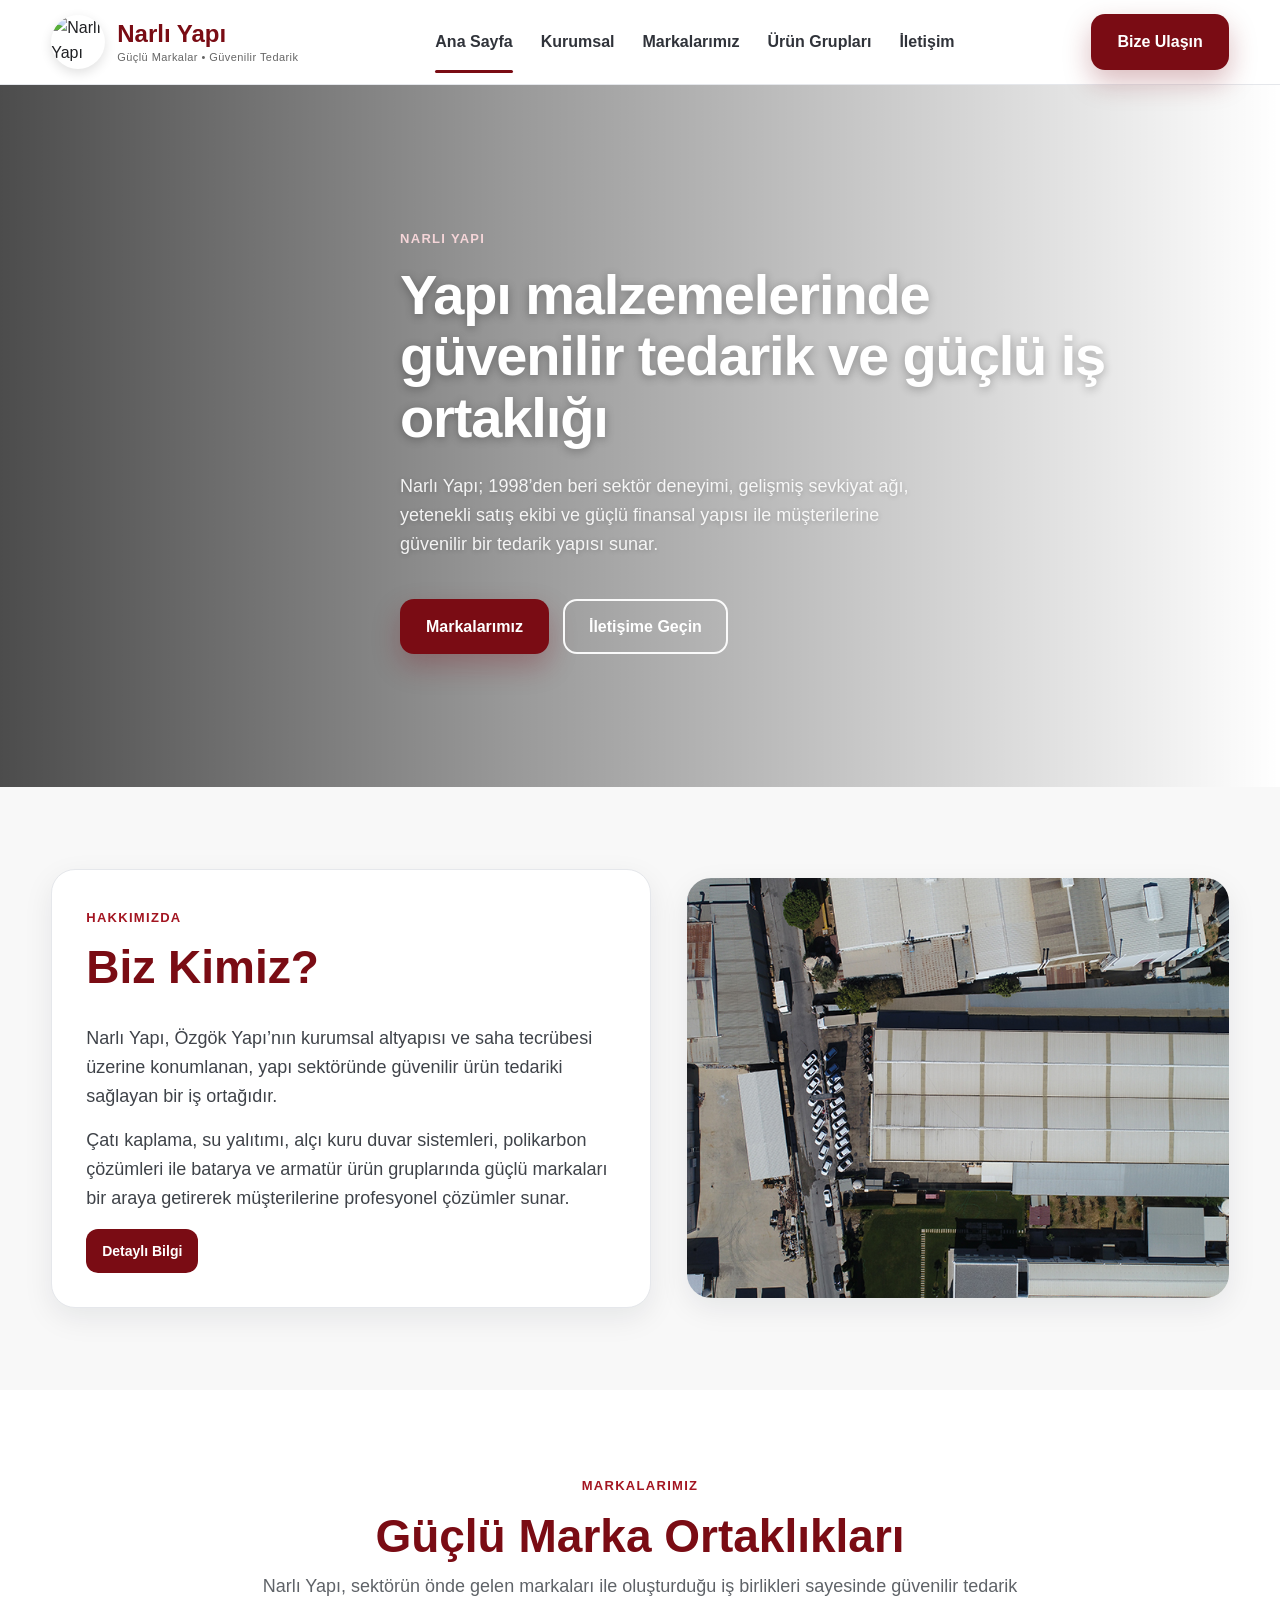
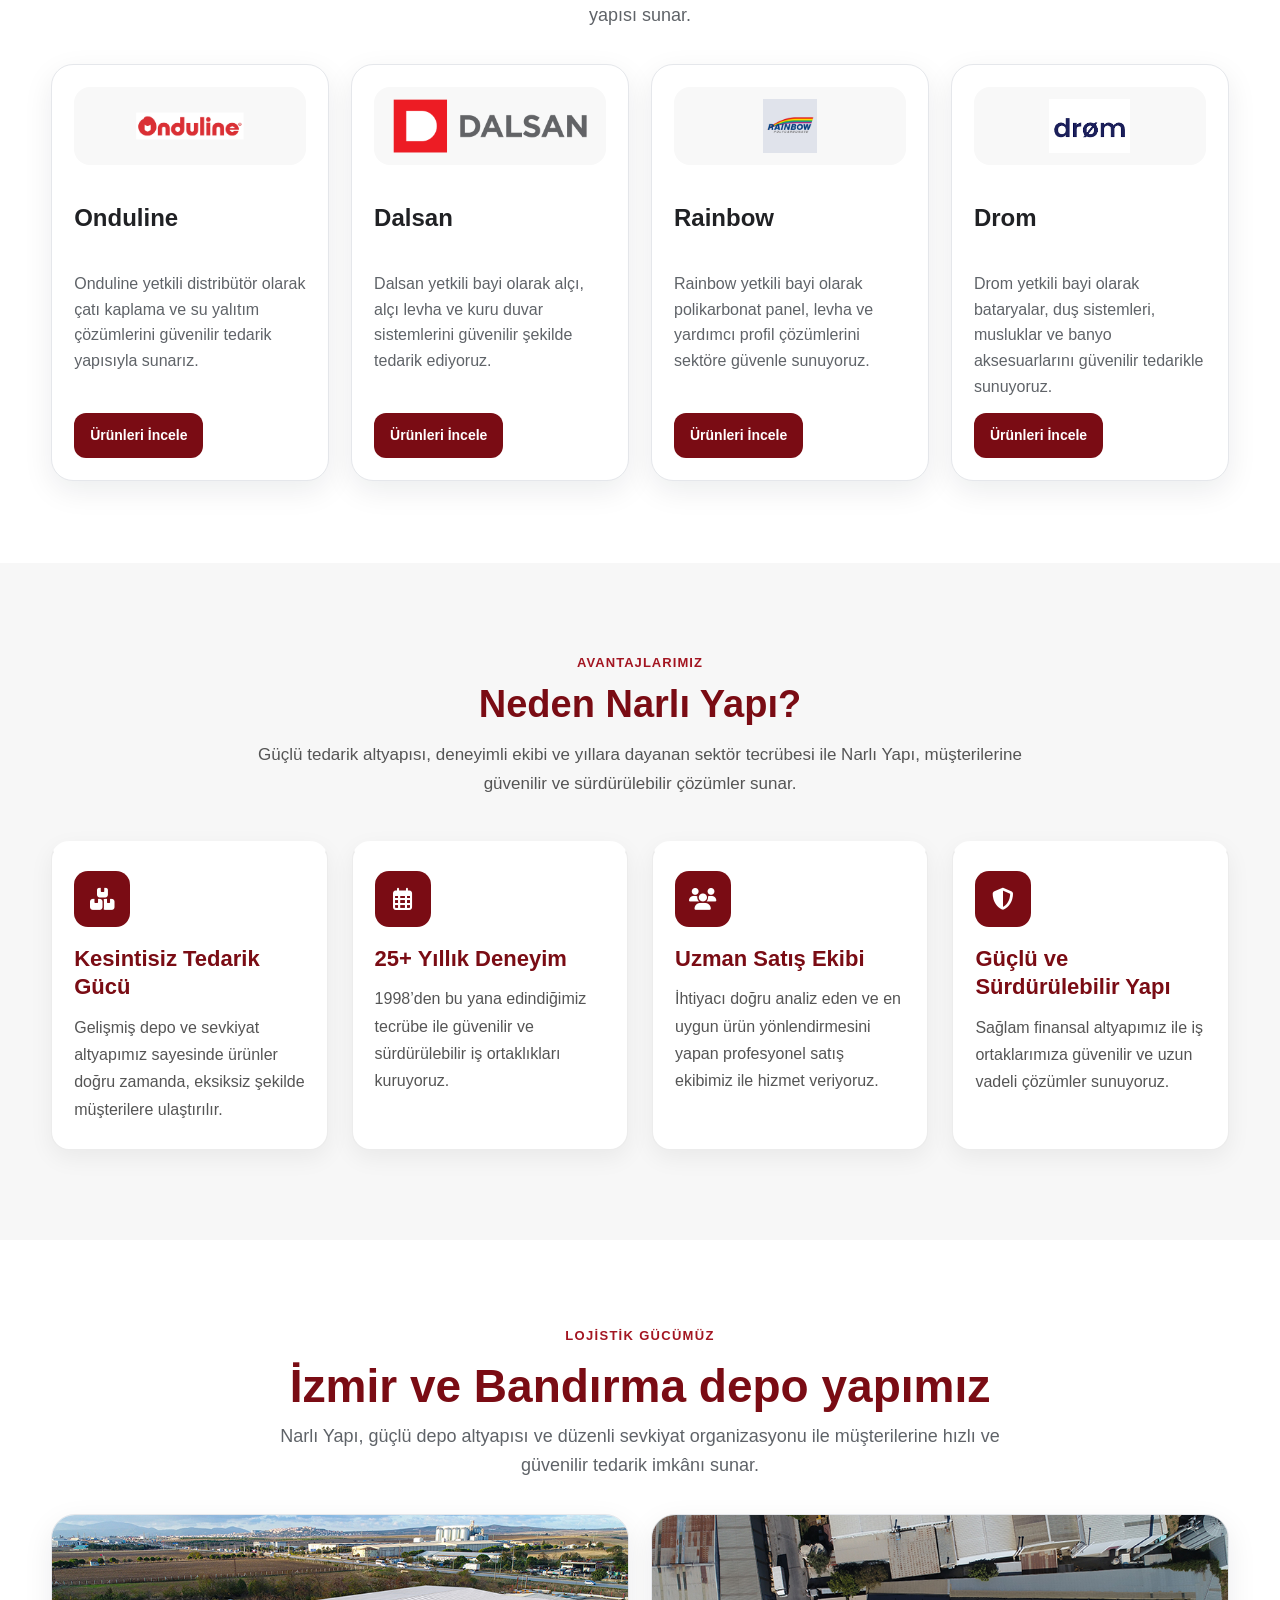
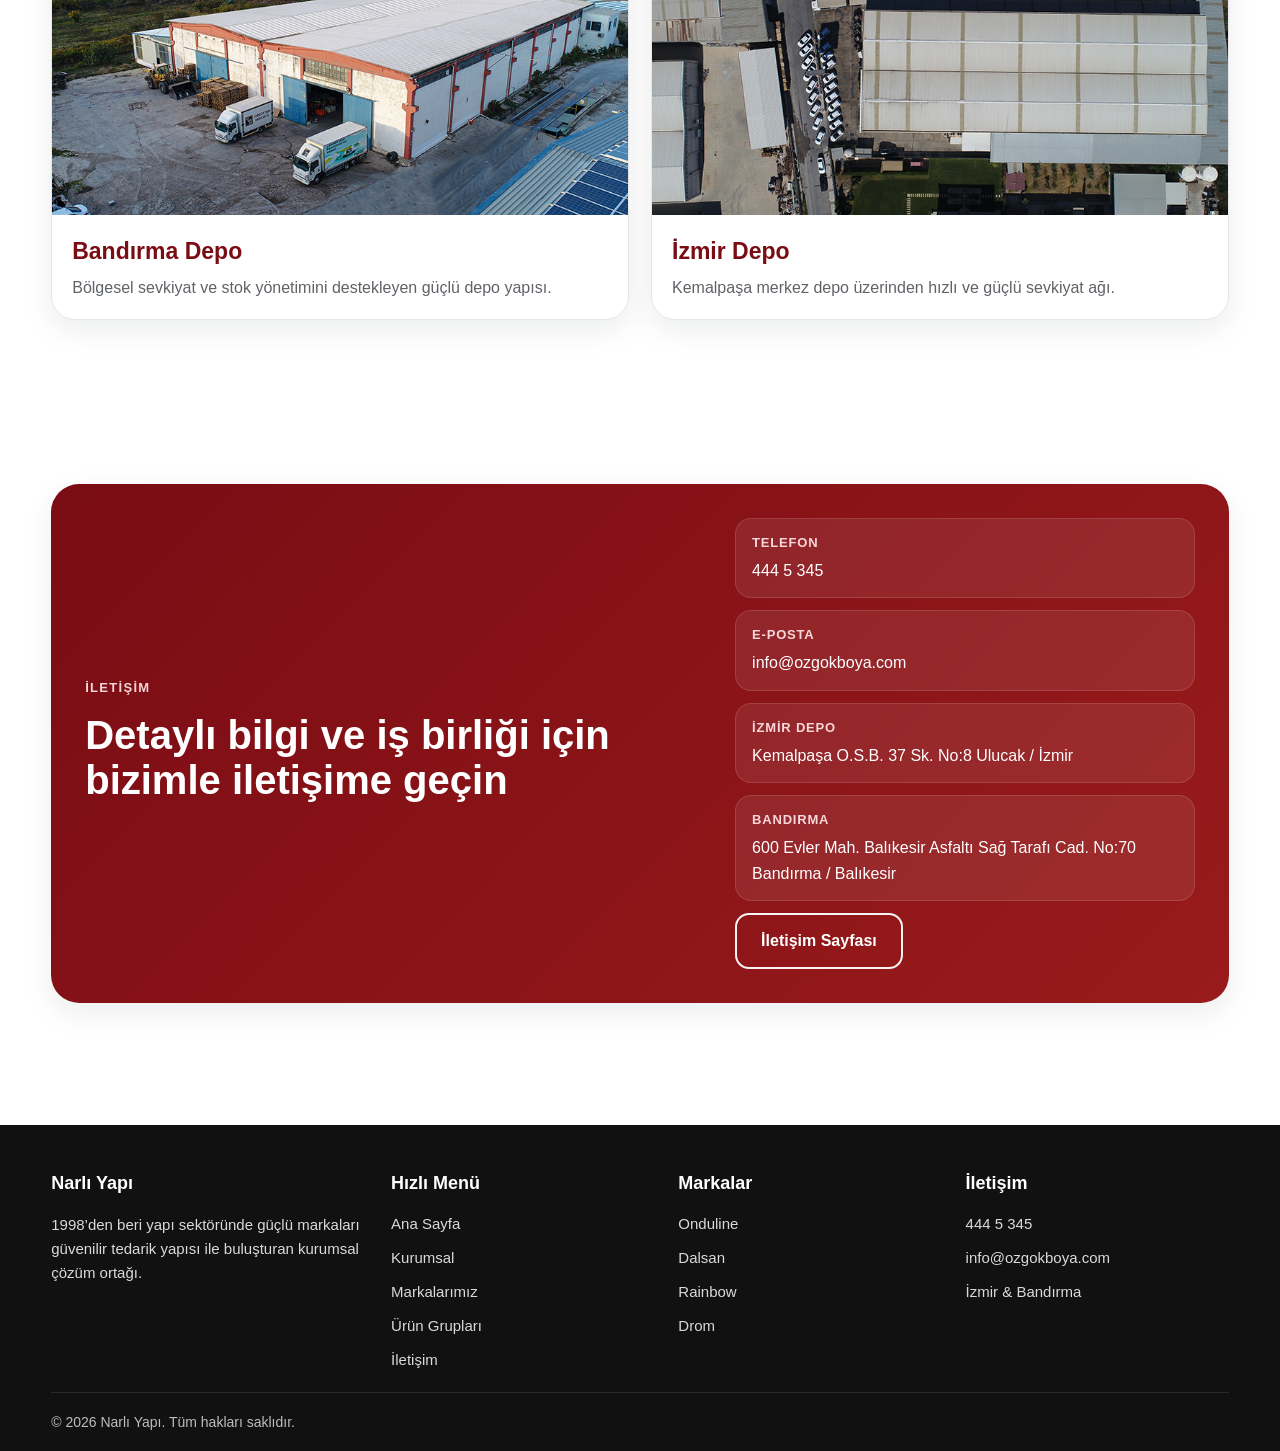
==== index.html @ caa9cd37 "Update index.html" ====
<!DOCTYPE html>
<html lang="tr">
<head>
  <meta charset="UTF-8">
  <meta name="viewport" content="width=device-width, initial-scale=1.0">
  <title>Narlı Yapı</title>
  <meta name="description" content="Onduline çatı kaplama, Dalsan alçı levha, Rainbow polikarbonat panel ve Drom banyo ürünleri. Yetkili bayi ve distribütörlük hizmetleri.">
  <meta name="keywords" content="yapı malzemeleri distribütörü Türkiye, Onduline Türkiye distribütör, Dalsan yetkili satıcı, Rainbow polikarbon distribütör, Drom batarya distribütör, çatı kaplama malzemeleri, alçı levha tedarik, yapı malzemeleri tedarikçi, yapı malzemeleri İzmir, yapı malzemeleri Bandırma, yapı malzemeleri Ankara, yapı malzemeleri İstanbul, yapı malzemeleri Bursa, yapı malzemeleri Manisa, yapı malzemeleri Balıkesir, yapı malzemeleri Aydın, yapı malzemeleri Muğla, yapı malzemeleri Denizli, yapı malzemeleri Ege, yapı malzemeleri Marmara, inşaat malzemeleri Türkiye, yapı malzemeleri Türkiye, Onduline İzmir, Onduline Bandırma, Onduline Bursa, Onduline Balıkesir, Dalsan İzmir, Dalsan Bandırma, Rainbow İzmir, Drom İzmir, Onduline bayi, Dalsan bayi, Rainbow bayi, Drom bayi, Onduline yetkili satıcı, Dalsan yetkili satıcı, çatı kaplama, su yalıtımı, alçı levha, kuru duvar, polikarbonat panel, doğal aydınlatma, banyo ürünleri, tesisat malzemeleri, duş sistemi, inşaat malzemeleri, yapı ürünleri, çatı paneli, yapı malzemeleri nereden alınır, Onduline distribütörü, Dalsan distribütörü, yetkili yapı malzemeleri bayi">
  <link rel="stylesheet" href="style.css">
  <link rel="stylesheet" href="https://cdnjs.cloudflare.com/ajax/libs/font-awesome/6.5.0/css/all.min.css">
  <script type="application/ld+json">
  {
    "@context": "https://schema.org",
    "@type": "Organization",
    "name": "Narlı Yapı",
    "url": "https://narliyapi.com",
    "logo": "https://narliyapi.com/assets/logo.png",
    "description": "Onduline, Dalsan, Rainbow ve Drom markalarının yetkili distribütörü.",
    "telephone": "444 5 345",
    "email": "info@ozgokboya.com",
    "areaServed": ["İzmir", "Bandırma", "Balıkesir", "Bursa", "Manisa", "Aydın", "Muğla", "Ege Bölgesi", "Türkiye"],
    "address": [
      {
        "@type": "PostalAddress",
        "addressLocality": "Kemalpaşa",
        "addressRegion": "İzmir",
        "streetAddress": "Kemalpaşa O.S.B. 37 Sk. No:8 Ulucak-Kemalpaşa"
      },
      {
        "@type": "PostalAddress",
        "addressLocality": "Bandırma",
        "addressRegion": "Balıkesir",
        "streetAddress": "600 Evler Mah. Balıkesir Asfaltı Sağ Tarafı Cad. No:70"
      }
    ]
  }
  </script>
</head>
<body>
<header class="topbar">
  <div class="container nav">
<a class="brand" href="index.html">
  <img src="assets/logo.png" alt="Narlı Yapı logo" class="logo-img">
  <div class="brand-text">
    <strong>Narlı Yapı</strong>
    <span>Güçlü Markalar • Güvenilir Tedarik</span>
  </div>
</a>

    <nav class="nav-links">
      <a class="active" href="index.html">Ana Sayfa</a>
      <a href="kurumsal.html">Kurumsal</a>
      <a href="markalarimiz.html">Markalarımız</a>
      <a href="urun-gruplari.html">Ürün Grupları</a>
      <a href="iletisim.html">İletişim</a>
    </nav>

    <a class="cta-btn" href="iletisim.html">Bize Ulaşın</a>
  </div>
</header>

<section class="hero">
  <div class="container hero-inner">
    <span class="eyebrow">Narlı Yapı</span>
    <h1>Yapı malzemelerinde güvenilir tedarik ve güçlü iş ortaklığı</h1>
    <p>Narlı Yapı; 1998’den beri sektör deneyimi, gelişmiş sevkiyat ağı, yetenekli satış ekibi ve güçlü finansal yapısı ile müşterilerine güvenilir bir tedarik yapısı sunar.</p>
    <div class="hero-actions">
      <a class="cta-btn" href="markalarimiz.html">Markalarımız</a>
      <a class="outline-btn" href="iletisim.html">İletişime Geçin</a>
    </div>
  </div>
</section>

<section class="section alt">
  <div class="container two-col">
    <div class="about-card">
      <div class="section-head left">
        <span class="eyebrow" style="color:#A31521">Hakkımızda</span>
        <h2>Biz Kimiz?</h2>
      </div>
      <p>Narlı Yapı, Özgök Yapı’nın kurumsal altyapısı ve saha tecrübesi üzerine konumlanan, yapı sektöründe güvenilir ürün tedariki sağlayan bir iş ortağıdır.</p>
      <p>Çatı kaplama, su yalıtımı, alçı kuru duvar sistemleri, polikarbon çözümleri ile batarya ve armatür ürün gruplarında güçlü markaları bir araya getirerek müşterilerine profesyonel çözümler sunar.</p>
      <a class="small-btn" href="kurumsal.html">Detaylı Bilgi</a>
    </div>
    <div class="about-photo">
      <img src="assets/izmir-depo.png" alt="Narlı Yapı İzmir depo görünümü">
    </div>
  </div>
</section>

<section class="section">
  <div class="container">
    <div class="section-head">
      <span class="eyebrow" style="color:#A31521">Markalarımız</span>
      <h2>Güçlü Marka Ortaklıkları</h2>
      <p>Narlı Yapı, sektörün önde gelen markaları ile oluşturduğu iş birlikleri sayesinde güvenilir tedarik yapısı sunar.</p>
    </div>
    <div class="brand-grid">
      <article class="brand-card">
        <div class="brand-logo"><img src="assets/onduline-logo.png" alt="Onduline"></div>
        <h2>Onduline</h2>
        <p>Onduline yetkili distribütör olarak çatı kaplama ve su yalıtım çözümlerini güvenilir tedarik yapısıyla sunarız.</p>
        <div class="brand-links"><a class="small-btn" target="_blank" rel="noopener" href="https://tr.onduline.com/tr/son-kullanici/urunler/cati-kaplama">Ürünleri İncele</a></div>
      </article>
      <article class="brand-card">
        <div class="brand-logo"><img src="assets/dalsan-logo.png" alt="Dalsan"></div>
        <h2>Dalsan</h2>
        <p>Dalsan yetkili bayi olarak alçı, alçı levha ve kuru duvar sistemlerini güvenilir şekilde tedarik ediyoruz.</p>
        <div class="brand-links"><a class="small-btn" target="_blank" rel="noopener" href="https://dalsan.com.tr/">Ürünleri İncele</a></div>
      </article>
      <article class="brand-card">
        <div class="brand-logo"><img src="assets/rainbow-logo.png" alt="Rainbow"></div>
        <h2>Rainbow</h2>
        <p>Rainbow yetkili bayi olarak polikarbonat panel, levha ve yardımcı profil çözümlerini sektöre güvenle sunuyoruz.</p>
        <div class="brand-links"><a class="small-btn" target="_blank" rel="noopener" href="https://www.rainbowpc.com.tr/urunler">Ürünleri İncele</a></div>
      </article>
      <article class="brand-card">
        <div class="brand-logo"><img src="assets/drom-logo.png" alt="Drom"></div>
        <h2>Drom</h2>
        <p>Drom yetkili bayi olarak bataryalar, duş sistemleri, musluklar ve banyo aksesuarlarını güvenilir tedarikle sunuyoruz.</p>
        <div class="brand-links"><a class="small-btn" target="_blank" rel="noopener" href="https://drom.com.tr/urunler.php?urun=bataryalar-evye-bataryalari">Ürünleri İncele</a></div>
      </article>
    </div>
  </div>
</section>

<section class="why-us">
  <div class="container">
    <div class="section-tag">Avantajlarımız</div>
    <h2 class="why-title">Neden Narlı Yapı?</h2>
    <p class="section-desc">
      Güçlü tedarik altyapısı, deneyimli ekibi ve yıllara dayanan sektör tecrübesi ile Narlı Yapı, müşterilerine güvenilir ve sürdürülebilir çözümler sunar.
    </p>

    <div class="why-grid">
      <div class="why-card">
        <div class="why-icon"><i class="fa-solid fa-boxes-stacked"></i></div>
        <h3>Kesintisiz Tedarik Gücü</h3>
        <p>Gelişmiş depo ve sevkiyat altyapımız sayesinde ürünler doğru zamanda, eksiksiz şekilde müşterilere ulaştırılır.</p>
      </div>

      <div class="why-card">
        <div class="why-icon"><i class="fa-regular fa-calendar-days"></i></div>
        <h3>25+ Yıllık Deneyim</h3>
        <p>1998’den bu yana edindiğimiz tecrübe ile güvenilir ve sürdürülebilir iş ortaklıkları kuruyoruz.</p>
      </div>

      <div class="why-card">
        <div class="why-icon"><i class="fa-solid fa-users"></i></div>
        <h3>Uzman Satış Ekibi</h3>
        <p>İhtiyacı doğru analiz eden ve en uygun ürün yönlendirmesini yapan profesyonel satış ekibimiz ile hizmet veriyoruz.</p>
      </div>

      <div class="why-card">
        <div class="why-icon"><i class="fa-solid fa-shield-halved"></i></div>
        <h3>Güçlü ve Sürdürülebilir Yapı</h3>
        <p>Sağlam finansal altyapımız ile iş ortaklarımıza güvenilir ve uzun vadeli çözümler sunuyoruz.</p>
      </div>
    </div>
  </div>
</section>


<section class="section">
  <div class="container">
    <div class="section-head">
      <span class="eyebrow" style="color:#A31521">Lojistik Gücümüz</span>
      <h2>İzmir ve Bandırma depo yapımız</h2>
      <p>Narlı Yapı, güçlü depo altyapısı ve düzenli sevkiyat organizasyonu ile müşterilerine hızlı ve güvenilir tedarik imkânı sunar.</p>
    </div>
    <div class="depot-grid">
      <article class="depot-card">
        <img src="assets/bandirma-depo.png" alt="Bandırma depo">
        <div class="depot-body">
          <h3>Bandırma Depo</h3>
          <p>Bölgesel sevkiyat ve stok yönetimini destekleyen güçlü depo yapısı.</p>
        </div>
      </article>
<a href="https://www.google.com/maps/place/%C3%96zg%C3%B6k+Yap%C4%B1/@38.4639927,27.3514496,14z/data=!4m6!3m5!1s0x14bbd80a99f72885:0x9733e4ff3e2e79d2!8m2!3d38.4661518!4d27.3461819!16s%2Fg%2F11b7q7ljq0?entry=ttu&g_ep=EgoyMDI2MDQwMS4wIKXMDSoASAFQAw%3D%3D"
   target="_blank" rel="noopener" class="depot-link">

  <article class="depot-card">
    <img src="assets/izmir-depo.png" alt="İzmir Depo">
    <div class="depot-body">
      <h3>İzmir Depo</h3>
      <p>Kemalpaşa merkez depo üzerinden hızlı ve güçlü sevkiyat ağı.</p>
    </div>
  </article>

</a>
    </div>
  </div>
</section>

<section class="section">
  <div class="container contact-strip">
    <div class="contact-grid">
      <div>
        <span class="eyebrow">İletişim</span>
        <h2 style="margin:0 0 10px;font-size:40px;line-height:1.12">Detaylı bilgi ve iş birliği için bizimle iletişime geçin</h2>
             </div>
      <div class="contact-list">
        <div class="contact-item"><strong>Telefon</strong>444 5 345</div>
        <div class="contact-item"><strong>E-posta</strong>info@ozgokboya.com</div>
        <div class="contact-item">
  <strong>İzmir Depo</strong>
  <a href="https://www.google.com/maps/place/%C3%96zg%C3%B6k+Yap%C4%B1/@38.4639927,27.3514496,14z/data=!4m6!3m5!1s0x14bbd80a99f72885:0x9733e4ff3e2e79d2!8m2!3d38.4661518!4d27.3461819!16s%2Fg%2F11b7q7ljq0?entry=ttu&g_ep=EgoyMDI2MDQwMS4wIKXMDSoASAFQAw%3D%3D"
     target="_blank" rel="noopener">
    Kemalpaşa O.S.B. 37 Sk. No:8 Ulucak / İzmir
  </a>
</div>
        <div class="contact-item"><strong>Bandırma</strong>600 Evler Mah. Balıkesir Asfaltı Sağ Tarafı Cad. No:70 Bandırma / Balıkesir</div>
        <div><a class="outline-btn" href="iletisim.html">İletişim Sayfası</a></div>
      </div>
    </div>
  </div>
</section>

<footer class="footer">
  <div class="container">
    <div class="footer-grid">
      <div>
        <h4>Narlı Yapı</h4>
        <p>1998’den beri yapı sektöründe güçlü markaları güvenilir tedarik yapısı ile buluşturan kurumsal çözüm ortağı.</p>
      </div>
      <div>
        <h4>Hızlı Menü</h4>
        <ul>
          <li><a href="index.html">Ana Sayfa</a></li>
          <li><a href="kurumsal.html">Kurumsal</a></li>
          <li><a href="markalarimiz.html">Markalarımız</a></li>
          <li><a href="urun-gruplari.html">Ürün Grupları</a></li>
          <li><a href="iletisim.html">İletişim</a></li>
        </ul>
      </div>
      <div>
        <h4>Markalar</h4>
        <ul>
          <li>Onduline</li>
          <li>Dalsan</li>
          <li>Rainbow</li>
          <li>Drom</li>
        </ul>
      </div>
      <div>
        <h4>İletişim</h4>
        <ul>
          <li>444 5 345</li>
          <li>info@ozgokboya.com</li>
          <li>İzmir & Bandırma</li>
        </ul>
      </div>
    </div>
    <div class="copyright">© 2026 Narlı Yapı. Tüm hakları saklıdır.</div>
  </div>
</footer>
</body>
</html>
---- style.css ----
:root{
  --primary:#7A0C14;
  --primary-dark:#5f0910;
  --accent:#C62828;
  --accent-hover:#A31521;
  --light:#F8F8F8;
  --soft:#F3F4F6;
  --text:#202124;
  --muted:#5f6368;
  --border:#e5e7eb;
  --shadow:0 10px 30px rgba(17,24,39,.08);
  --radius:18px;
}
*{box-sizing:border-box}
html{scroll-behavior:smooth}
body{
  margin:0;
  font-family:Arial,Helvetica,sans-serif;
  color:var(--text);
  background:#fff;
  line-height:1.6;
}
a{text-decoration:none;color:inherit}
img{max-width:100%;display:block}
.container{width:min(1180px,92%);margin:0 auto}

/* Header */
.topbar{
  position:sticky;
  top:0;
  z-index:50;
  background:rgba(255,255,255,.96);
  backdrop-filter:saturate(160%) blur(10px);
  border-bottom:1px solid var(--border);
}
.nav{
  display:flex;
  align-items:center;
  justify-content:space-between;
  gap:24px;
  padding:14px 0;
}
.brand{
  display:flex;
  align-items:center;
  gap:12px;
  min-width:0;
}
.logo-img{
  width:54px;
  height:54px;
  object-fit:contain;
  border-radius:50%;
  background:#fff;
  box-shadow:0 4px 12px rgba(0,0,0,.12);
  flex-shrink:0;
}
.brand-text{
  display:flex;
  flex-direction:column;
  line-height:1.1;
}
.brand-text strong{
  display:block;
  font-size:24px;
  color:var(--primary);
  font-weight:800;
}
.brand-text span{
  display:block;
  font-size:11px;
  color:#666;
  margin-top:4px;
  letter-spacing:.04em;
}
.nav-links{
  display:flex;
  gap:28px;
  align-items:center;
  flex-wrap:wrap;
}
.nav-links a{
  font-weight:700;
  color:#30333a;
  position:relative;
  padding:8px 0;
}
.nav-links a.active::after,
.nav-links a:hover::after{
  content:"";
  position:absolute;
  left:0;
  bottom:-10px;
  width:100%;
  height:3px;
  background:var(--primary);
  border-radius:3px;
}
.cta-btn,.outline-btn,.small-btn{
  display:inline-flex;
  align-items:center;
  justify-content:center;
  border-radius:12px;
  font-weight:700;
  transition:.25s ease;
}
.cta-btn{
  background:var(--primary);
  color:#fff;
  padding:15px 26px;
  box-shadow:0 12px 28px rgba(122,12,20,.28);
  border-radius:14px;
  font-size:16px;
}
.cta-btn:hover{
  background:var(--accent-hover);
  transform:translateY(-1px);
}
.outline-btn{
  border:2px solid rgba(255,255,255,.95);
  color:#fff;
  padding:13px 24px;
  border-radius:14px;
  font-size:16px;
}
.outline-btn:hover{
  background:#fff;
  color:var(--primary);
}
.small-btn{
  padding:11px 16px;
  background:var(--primary);
  color:#fff;
  font-size:14px;
}
.small-btn:hover{background:var(--accent-hover)}

/* Hero */
.hero{
  position:relative;
  min-height:78vh;
  background:url('assets/hero-depo.png') center center/cover no-repeat;
  display:flex;
  align-items:center;
}
.hero::before {
  content: "";
  position: absolute;
  inset: 0;
  background: linear-gradient(
    90deg, 
    rgba(0, 0, 0, 0.7) 0%,   /* Sol taraf daha koyu */
    rgba(0, 0, 0, 0.4) 40%, 
    transparent 100%
  );
  z-index: 0;
}
.hero-inner {
  position: relative;
  z-index: 1;
  padding: 96px 0 88px;
  color: #fff;
  max-width: 760px;
  margin-left: 400px; /* Bu değer arttıkça yazı sağa doğru itilir */
}
.eyebrow{
  display:inline-block;
  font-size:13px;
  font-weight:800;
  letter-spacing:1.3px;
  text-transform:uppercase;
  margin-bottom:14px;
  color:#f5d5d8;
}
.hero h1 {
  font-size: clamp(32px, 5vw, 56px); /* Biraz daha kontrollü büyüklük */
  line-height: 1.1;
  margin: 0 0 24px;
  font-weight: 800;
  max-width: 1000px; /* Yazının çok yayılmasını engeller */
  letter-spacing: -0.02em; /* Harfleri birbirine yaklaştırarak daha tok bir görünüm sağlar */
  text-shadow: 0 2px 10px rgba(0,0,0,0.3); /* Okunabilirliği artırır */
}

.hero p {
  font-size: 18px;
  line-height: 1.6;
  max-width: 550px;
  color: rgba(255, 255, 255, 0.9);
  margin: 0 0 40px;
  text-shadow: 0 1px 5px rgba(0,0,0,0.2);
}
.hero-actions{
  display:flex;
  gap:14px;
  flex-wrap:wrap;
}

/* Generic sections */
.section{padding:82px 0}
.section.alt{background:var(--light)}
.section-head{
  max-width:760px;
  margin:0 auto 34px;
  text-align:center;
}
.section-head.left{
  text-align:left;
  margin:0 0 30px;
}
.section-head h2{
  margin:0 0 10px;
  font-size:clamp(30px,4vw,46px);
  line-height:1.12;
  color:var(--primary);
}
.section-head p{
  margin:0;
  color:var(--muted);
  font-size:18px;
}
.two-col{
  display:grid;
  grid-template-columns:1.05fr .95fr;
  gap:36px;
  align-items:center;
}
.about-card{
  background:#fff;
  border:1px solid var(--border);
  padding:34px;
  border-radius:24px;
  box-shadow:var(--shadow);
}
.about-card p{
  margin:0 0 16px;
  color:#3f4349;
  font-size:18px;
}
.about-photo img{
  border-radius:24px;
  box-shadow:var(--shadow);
  min-height:420px;
  object-fit:cover;
}

/* Brands */
.brand-grid{
  display:grid;
  grid-template-columns:repeat(4,minmax(0,1fr));
  gap:22px;
}
.brand-card{
  background:#fff;
  border:1px solid var(--border);
  border-radius:22px;
  padding:22px;
  box-shadow:var(--shadow);
  transition:.22s ease;
  display:flex;
  flex-direction:column;
  gap:14px;
  height:100%;
}
.brand-card:hover{
  transform:translateY(-6px);
  border-color:#e9c4c7;
  box-shadow:0 14px 34px rgba(122,12,20,.12);
}
.brand-logo{
  height:78px;
  display:flex;
  align-items:center;
  justify-content:center;
  padding:10px;
  background:var(--light);
  border-radius:16px;
}
.brand-logo img{
  max-height:54px;
  width:auto;
  max-width:100%;
}
.brand-card h3{
  margin:0;
  font-size:24px;
  color:var(--primary);
}
.brand-card p{
  margin:0;
  color:var(--muted);
}
.brand-links{
  display:flex;
  gap:10px;
  flex-wrap:wrap;
  margin-top:auto;
}

/* Why us */
.why-us{
  padding:90px 0;
  background:#f7f7f7;
}
.section-tag{
  text-align:center;
  color:#A31521;
  font-size:13px;
  font-weight:700;
  text-transform:uppercase;
  letter-spacing:.08em;
  margin-bottom:10px;
}
.why-title{
  text-align:center;
  font-size:38px;
  color:#7A0C14;
  margin:0 0 14px;
  line-height:1.15;
}
.section-desc{
  max-width:780px;
  margin:0 auto 42px;
  text-align:center;
  color:#555;
  font-size:17px;
  line-height:1.7;
}
.why-grid{
  display:grid;
  grid-template-columns:repeat(4,1fr);
  gap:24px;
}
.why-card{
  background:#fff;
  border:1px solid #ececec;
  border-radius:18px;
  padding:26px 22px;
  box-shadow:0 8px 24px rgba(0,0,0,.06);
  transition:all .3s ease;
  border-top:4px solid transparent;
}
.why-card:hover{
  transform:translateY(-6px);
  border-top-color:#A31521;
  box-shadow:0 16px 34px rgba(0,0,0,.10);
}
.why-icon{
  width:56px;
  height:56px;
  border-radius:14px;
  background:#7A0C14;
  color:#fff;
  display:flex;
  align-items:center;
  justify-content:center;
  font-size:22px;
  margin-bottom:18px;
}
.why-card h3{
  margin:0 0 12px;
  color:#7A0C14;
  font-size:22px;
  line-height:1.3;
}
.why-card p{
  margin:0;
  font-size:16px;
  line-height:1.7;
  color:#555;
}

/* Depots */
.depot-grid{
  display:grid;
  grid-template-columns:repeat(2,minmax(0,1fr));
  gap:22px;
}
.depot-card{
  background:#fff;
  border-radius:24px;
  overflow:hidden;
  border:1px solid var(--border);
  box-shadow:var(--shadow);
}
.depot-card img{
  height:300px;
  width:100%;
  object-fit:cover;
}
.depot-body{padding:18px 20px}
.depot-body h3{
  margin:0 0 6px;
  color:var(--primary);
  font-size:23px;
}
.depot-body p{
  margin:0;
  color:var(--muted);
}

/* Contact strip */
.contact-strip{
  background:linear-gradient(135deg,var(--primary) 0%, #991b1b 100%);
  color:#fff;
  border-radius:28px;
  padding:34px;
  box-shadow:var(--shadow);
}
.contact-grid{
  display:grid;
  grid-template-columns:1.15fr .85fr;
  gap:28px;
  align-items:center;
}
.contact-list{
  display:grid;
  gap:12px;
}
.contact-item{
  background:rgba(255,255,255,.08);
  border:1px solid rgba(255,255,255,.12);
  border-radius:16px;
  padding:14px 16px;
}
.contact-item strong{
  display:block;
  font-size:13px;
  letter-spacing:.8px;
  text-transform:uppercase;
  color:#f7d7da;
  margin-bottom:4px;
}

/* Footer */
.footer{
  background:#111;
  color:#ececec;
  padding:44px 0 18px;
  margin-top:40px;
}
.footer-grid{
  display:grid;
  grid-template-columns:1.2fr 1fr 1fr 1fr;
  gap:24px;
  margin-bottom:20px;
}
.footer h4{
  margin:0 0 14px;
  color:#fff;
  font-size:18px;
}
.footer p,.footer li,.footer a{
  color:#dadada;
  font-size:15px;
}
.footer ul{
  list-style:none;
  padding:0;
  margin:0;
  display:grid;
  gap:10px;
}
.copyright{
  padding-top:18px;
  border-top:1px solid rgba(255,255,255,.1);
  font-size:14px;
  color:#bdbdbd;
}

/* Sub pages */
.subhero{
  position:relative;
  padding:80px 0 70px;
  border-bottom:1px solid var(--border);
  overflow:hidden;
  background-size:cover;
  background-position:center;
  background-repeat:no-repeat;
}

.subhero::before{
  content:"";
  position:absolute;
  inset:0;
  background:linear-gradient(
    90deg,
    rgba(122,12,20,.68) 0%,
    rgba(122,12,20,.48) 42%,
    rgba(122,12,20,.22) 100%
  );
}

.subhero .container{
  position:relative;
  z-index:2;
}

.subhero-head{
  max-width:860px;
}

.subhero-head h1{
  margin:0 0 14px;
  font-size:clamp(34px,4.4vw,58px);
  line-height:1.08;
  color:#fff;
  padding-left:18px;
  position:relative;
}

.subhero-head h1::before{
  content:"";
  position:absolute;
  left:0;
  top:8px;
  width:6px;
  height:72%;
  background:#fff;
  border-radius:6px;
}

.subhero-head p{
  margin:0;
  max-width:760px;
  font-size:20px;
  line-height:1.7;
  color:#f4f4f6;
}
.subhero-kurumsal{
  background-image:url('assets/kurumsal-bg.png');
}

.subhero-markalar{
  background-image:url('assets/markalar-bg.png');
}

.subhero-urunler{
  background-image:url('assets/urunler-bg.png');
}

.subhero-iletisim{
  background-image:url('assets/iletisim-bg.png');
}
.content-block{
  background:#fff;
  border:1px solid var(--border);
  box-shadow:var(--shadow);
  border-radius:24px;
  padding:30px;
}
.content-block h2,.content-block h3{
  color:var(--primary);
  margin-top:0;
}
.product-list{
  display:grid;
  grid-template-columns:repeat(2,minmax(0,1fr));
  gap:18px;
}
.product-list .content-block ul{
  margin:0;
  padding-left:20px;
  color:var(--muted);
}
.note{
  font-size:14px;
  color:var(--muted);
}

@media (max-width:1100px){
  .brand-grid,.why-grid{
    grid-template-columns:repeat(2,minmax(0,1fr));
  }
  .two-col,.contact-grid,.footer-grid,.depot-grid,.product-list{
    grid-template-columns:1fr;
  }
  .nav{flex-wrap:wrap}
}

@media (max-width:760px){
  .hero{min-height:74vh}
  .hero h1{font-size:40px}
  .hero p{font-size:17px}
  .nav-links{gap:16px}
  .brand-grid,.why-grid{grid-template-columns:1fr}
  .section{padding:64px 0}
  .logo-img{
    width:48px;
    height:48px;
  }
  .brand-text strong{font-size:20px}
  .brand-text span{font-size:10px}
  .why-title{font-size:30px}
  .section-desc{font-size:16px}
}
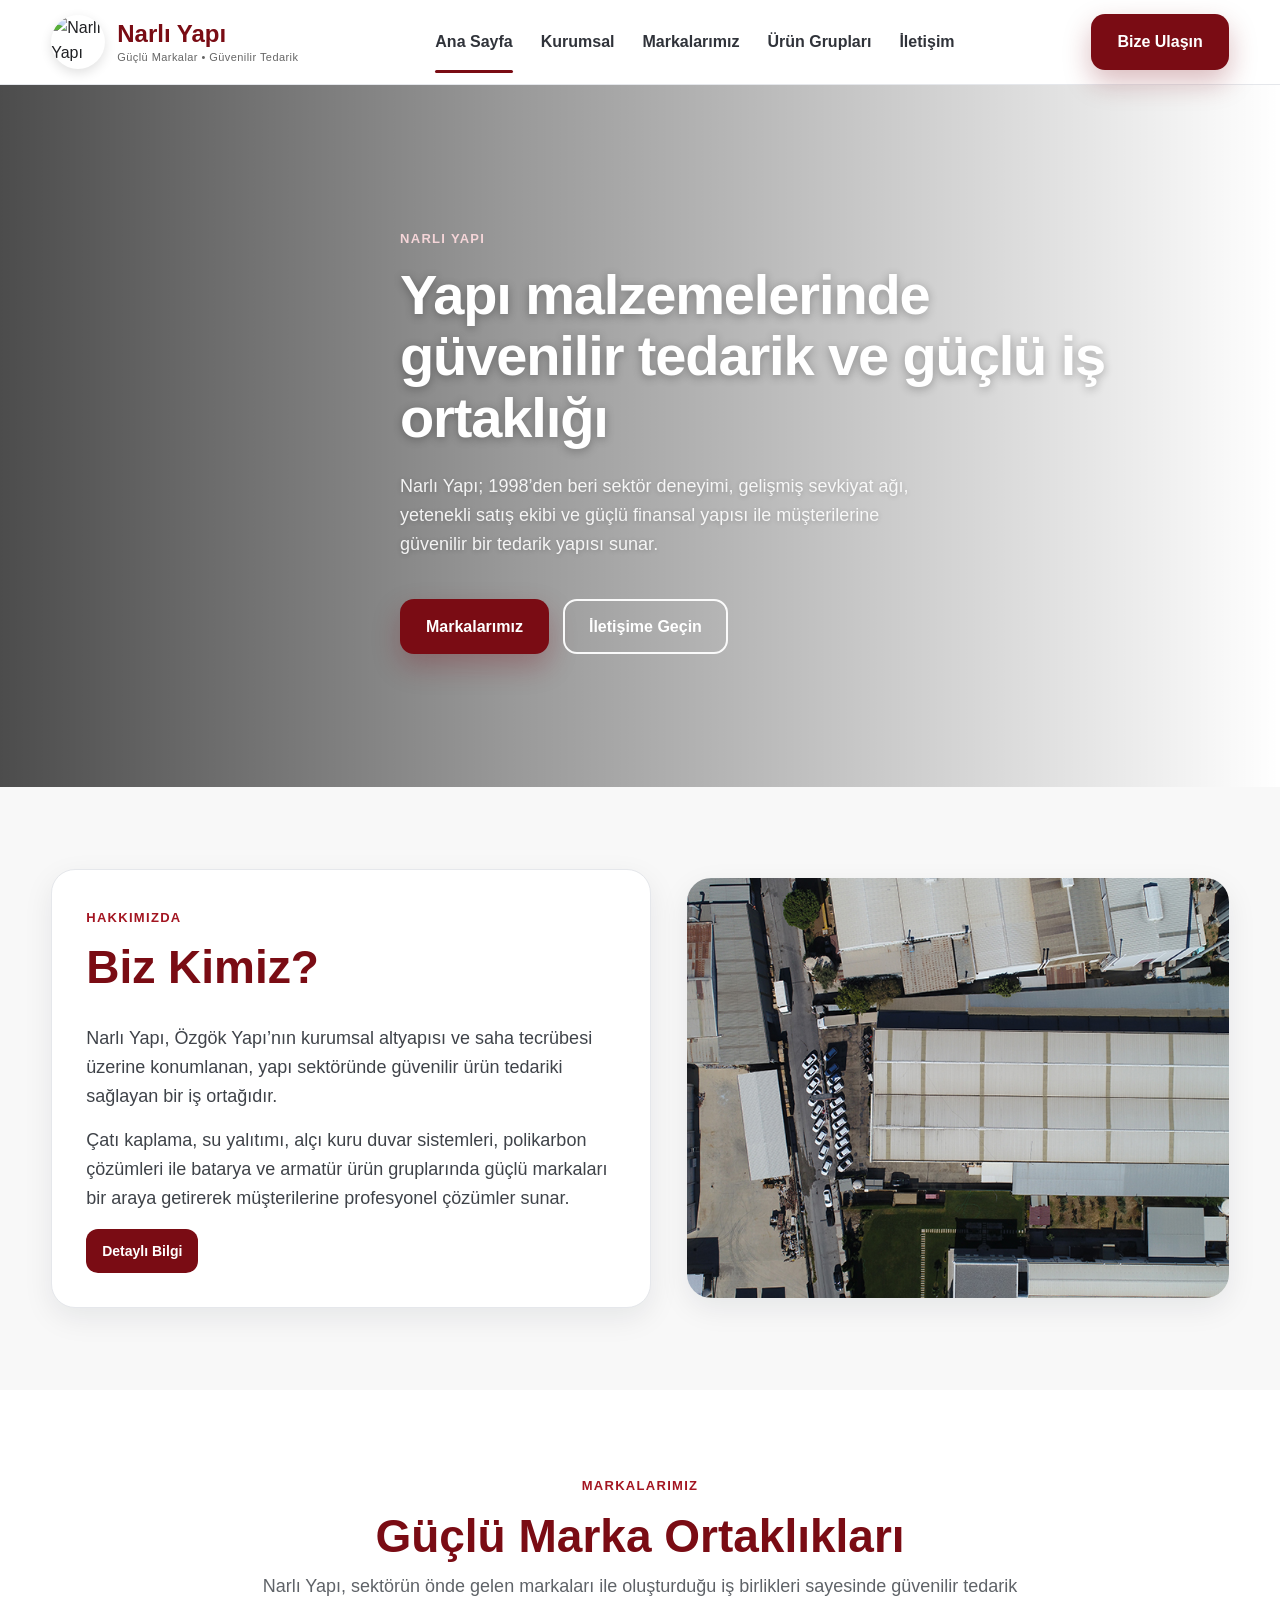
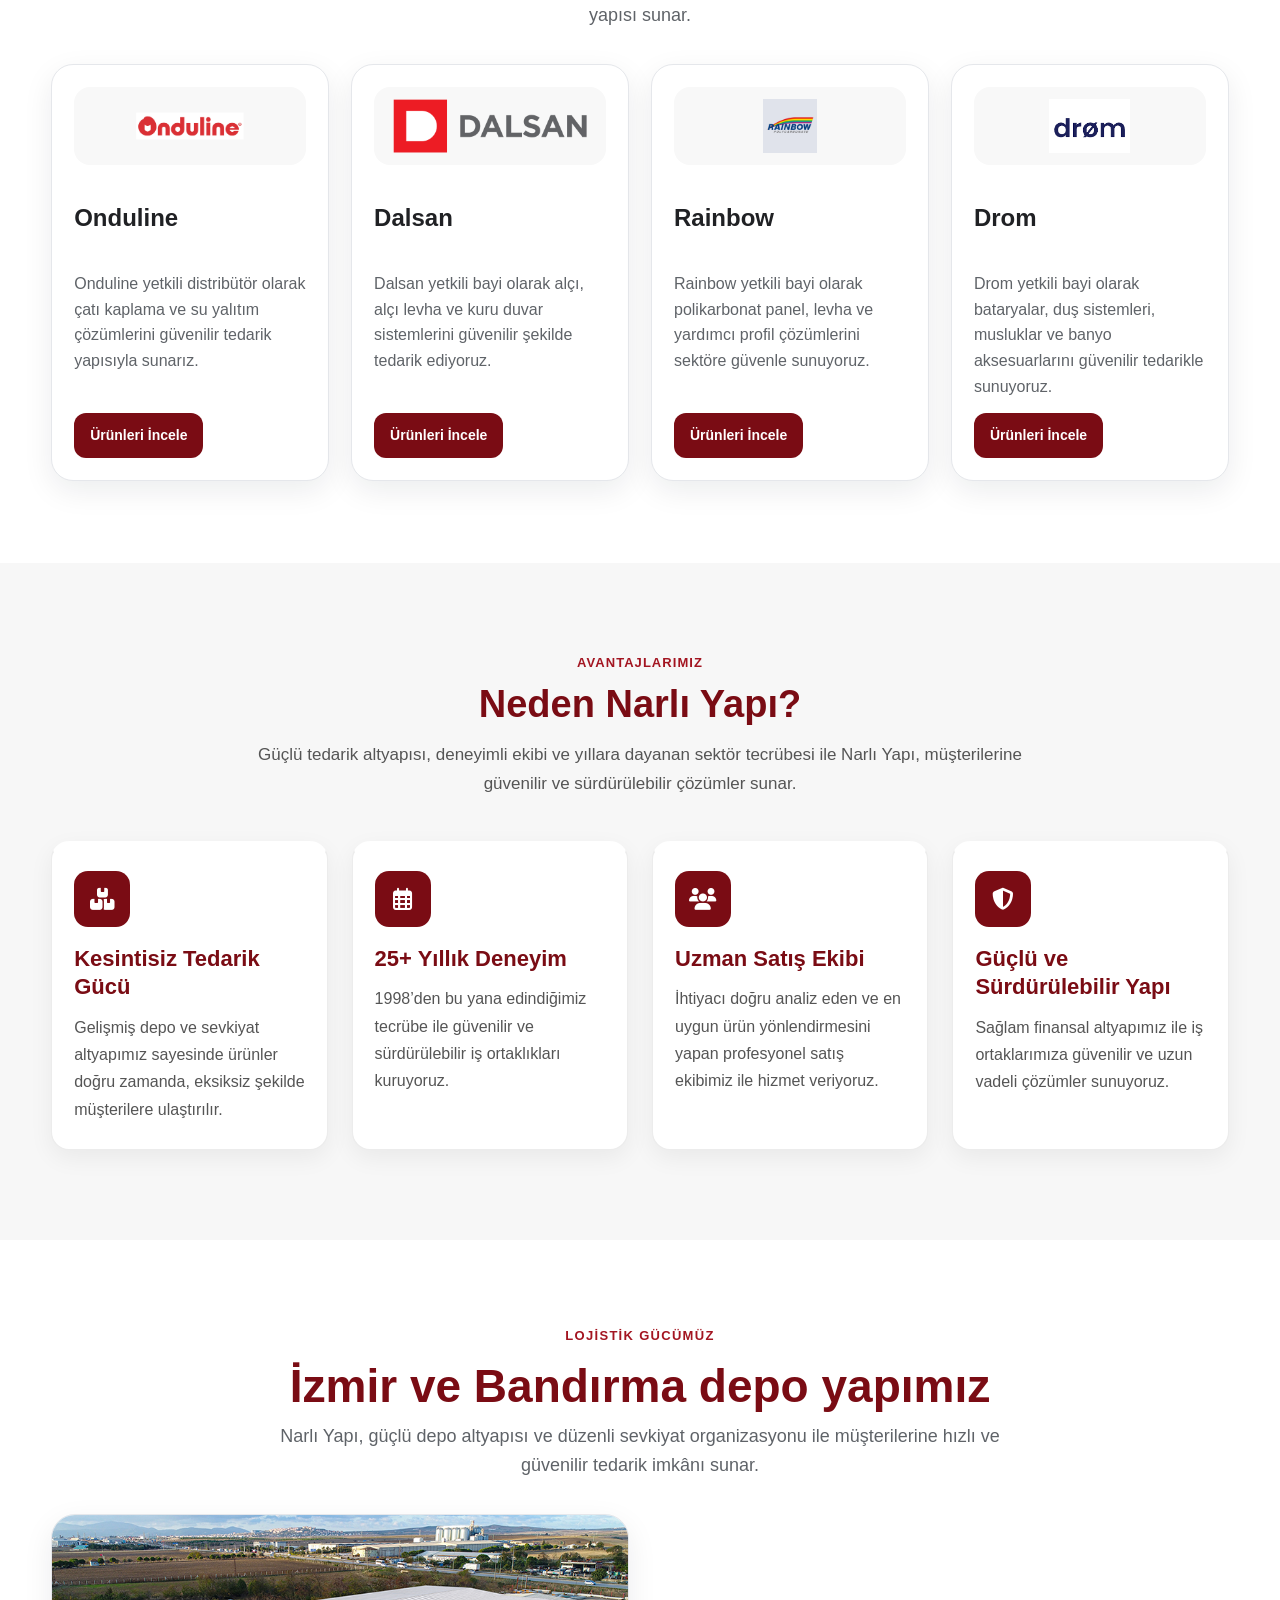
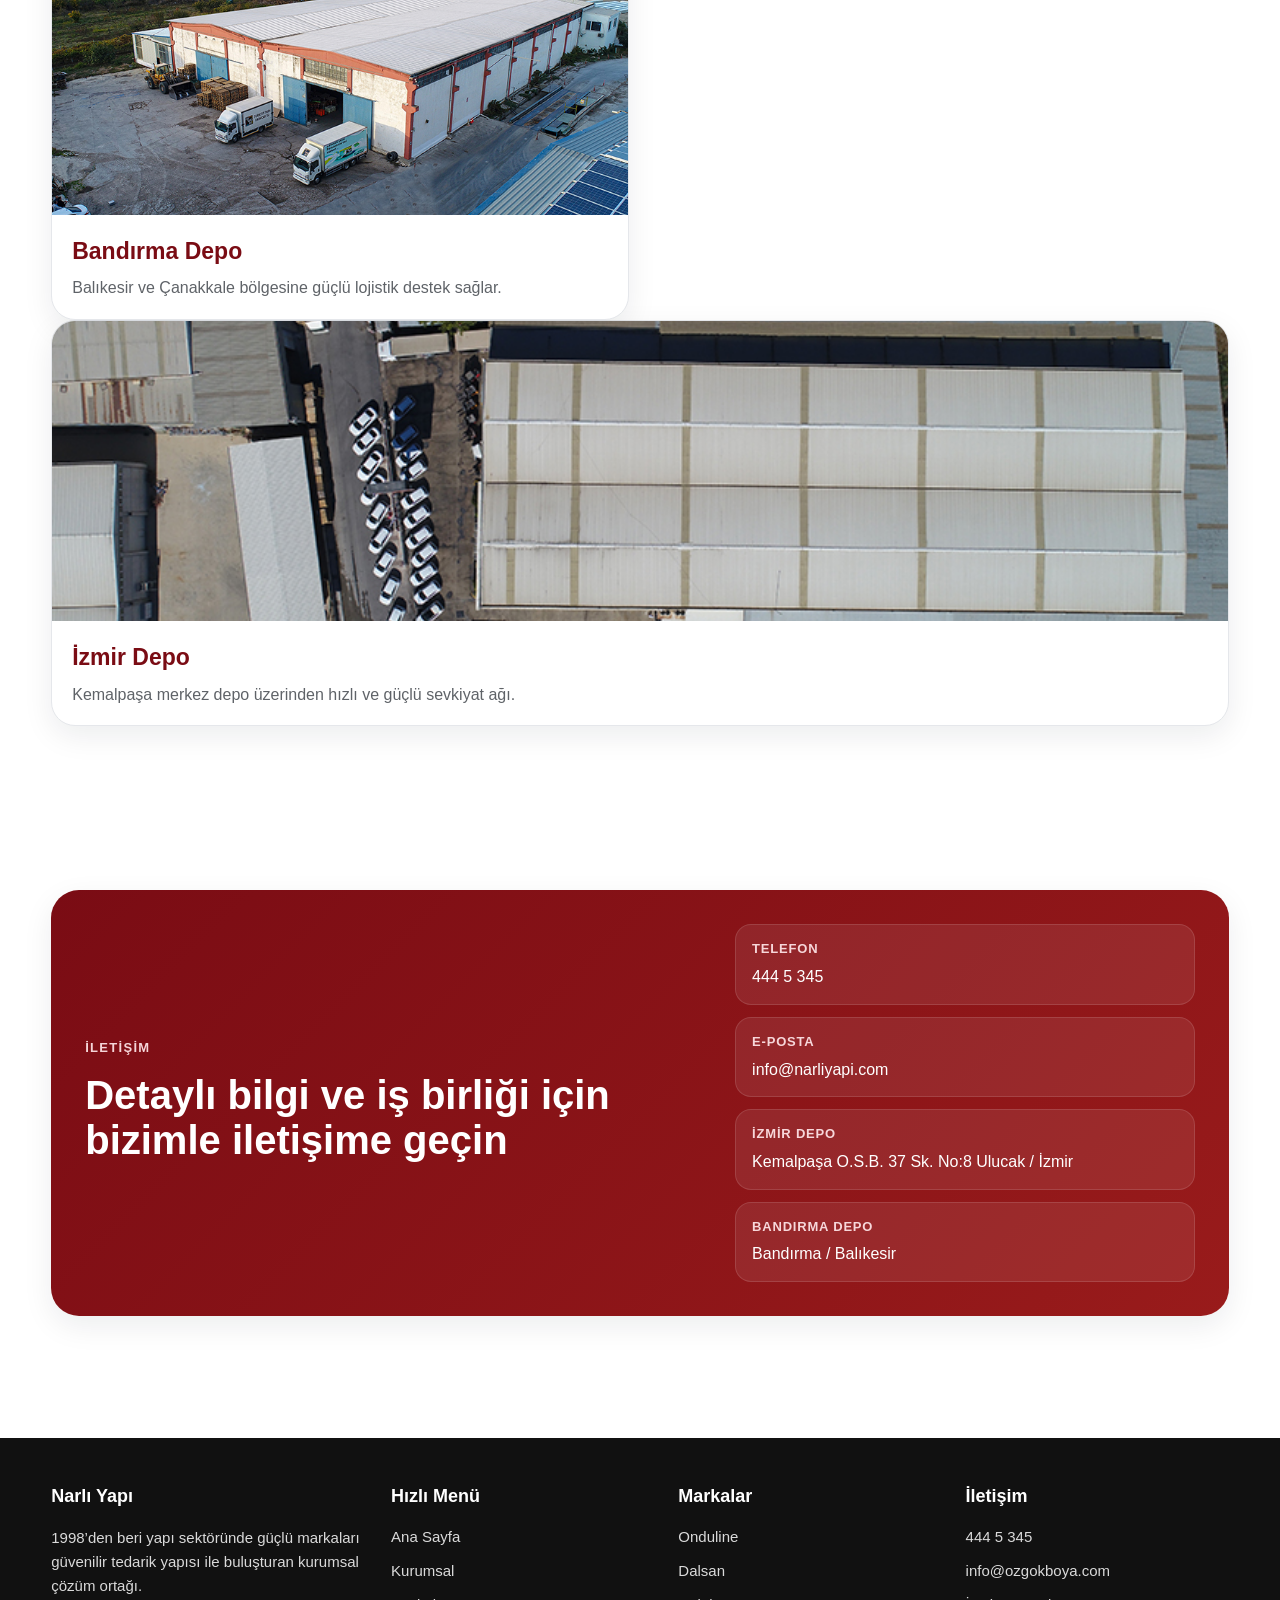
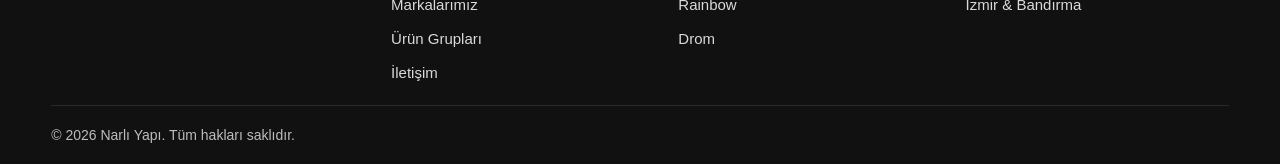
==== commit 629e8cc6: "Update index.html" ====
--- a/index.html
+++ b/index.html
@@ -17,7 +17,7 @@
     "logo": "https://narliyapi.com/assets/logo.png",
     "description": "Onduline, Dalsan, Rainbow ve Drom markalarının yetkili distribütörü.",
     "telephone": "444 5 345",
-    "email": "info@ozgokboya.com",
+    "email": "info@narlıyapı.com",
     "areaServed": ["İzmir", "Bandırma", "Balıkesir", "Bursa", "Manisa", "Aydın", "Muğla", "Ege Bölgesi", "Türkiye"],
     "address": [
       {
@@ -169,13 +169,21 @@
       <p>Narlı Yapı, güçlü depo altyapısı ve düzenli sevkiyat organizasyonu ile müşterilerine hızlı ve güvenilir tedarik imkânı sunar.</p>
     </div>
     <div class="depot-grid">
-      <article class="depot-card">
-        <img src="assets/bandirma-depo.png" alt="Bandırma depo">
-        <div class="depot-body">
-          <h3>Bandırma Depo</h3>
-          <p>Bölgesel sevkiyat ve stok yönetimini destekleyen güçlü depo yapısı.</p>
-        </div>
-      </article>
+  <!-- BANDIRMA -->
+  <a href="https://www.google.com/maps/place/Kap%C3%A7ak+Depo/@40.3057307,28.0176553,17z/data=!3m1!4b1!4m6!3m5!1s0x14b70034d7b9df49:0x169941f53b17f3d0!8m2!3d40.3057266!4d28.0202302!16s%2Fg%2F1ptxd90t3?entry=ttu&g_ep=EgoyMDI2MDQwMS4wIKXMDSoASAFQAw%3D%3D"
+     target="_blank" rel="noopener" class="depot-link">
+
+    <article class="depot-card">
+      <img src="assets/bandirma-depo.png" alt="Bandırma Depo">
+      <div class="depot-body">
+        <h3>Bandırma Depo</h3>
+        <p>Balıkesir ve Çanakkale bölgesine güçlü lojistik destek sağlar.</p>
+      </div>
+    </article>
+
+  </a>
+
+</div>
 <a href="https://www.google.com/maps/place/%C3%96zg%C3%B6k+Yap%C4%B1/@38.4639927,27.3514496,14z/data=!4m6!3m5!1s0x14bbd80a99f72885:0x9733e4ff3e2e79d2!8m2!3d38.4661518!4d27.3461819!16s%2Fg%2F11b7q7ljq0?entry=ttu&g_ep=EgoyMDI2MDQwMS4wIKXMDSoASAFQAw%3D%3D"
    target="_blank" rel="noopener" class="depot-link">
 
@@ -201,7 +209,7 @@
              </div>
       <div class="contact-list">
         <div class="contact-item"><strong>Telefon</strong>444 5 345</div>
-        <div class="contact-item"><strong>E-posta</strong>info@ozgokboya.com</div>
+        <div class="contact-item"><strong>E-posta</strong>info@narliyapi.com</div>
         <div class="contact-item">
   <strong>İzmir Depo</strong>
   <a href="https://www.google.com/maps/place/%C3%96zg%C3%B6k+Yap%C4%B1/@38.4639927,27.3514496,14z/data=!4m6!3m5!1s0x14bbd80a99f72885:0x9733e4ff3e2e79d2!8m2!3d38.4661518!4d27.3461819!16s%2Fg%2F11b7q7ljq0?entry=ttu&g_ep=EgoyMDI2MDQwMS4wIKXMDSoASAFQAw%3D%3D"
@@ -209,8 +217,13 @@
     Kemalpaşa O.S.B. 37 Sk. No:8 Ulucak / İzmir
   </a>
 </div>
-        <div class="contact-item"><strong>Bandırma</strong>600 Evler Mah. Balıkesir Asfaltı Sağ Tarafı Cad. No:70 Bandırma / Balıkesir</div>
-        <div><a class="outline-btn" href="iletisim.html">İletişim Sayfası</a></div>
+  <div class="contact-item">
+    <strong>Bandırma Depo</strong>
+    <a href="https://www.google.com/maps/place/Kap%C3%A7ak+Depo/@40.3057307,28.0176553,17z/data=!3m1!4b1!4m6!3m5!1s0x14b70034d7b9df49:0x169941f53b17f3d0!8m2!3d40.3057266!4d28.0202302!16s%2Fg%2F1ptxd90t3?entry=ttu&g_ep=EgoyMDI2MDQwMS4wIKXMDSoASAFQAw%3D%3D"
+       target="_blank" rel="noopener">
+      Bandırma / Balıkesir
+    </a>
+  </div>
       </div>
     </div>
   </div>
--- a/style.css
+++ b/style.css
@@ -595,3 +595,23 @@
   .why-title{font-size:30px}
   .section-desc{font-size:16px}
 }
+.depot-link{
+  text-decoration:none;
+  color:inherit;
+  display:block;
+}
+
+.depot-link:hover .depot-card{
+  transform:translateY(-6px);
+  transition:.3s ease;
+  box-shadow:0 16px 34px rgba(122,12,20,.12);
+}
+
+.contact-item a{
+  color:inherit;
+  text-decoration:none;
+}
+
+.contact-item a:hover{
+  text-decoration:underline;
+}
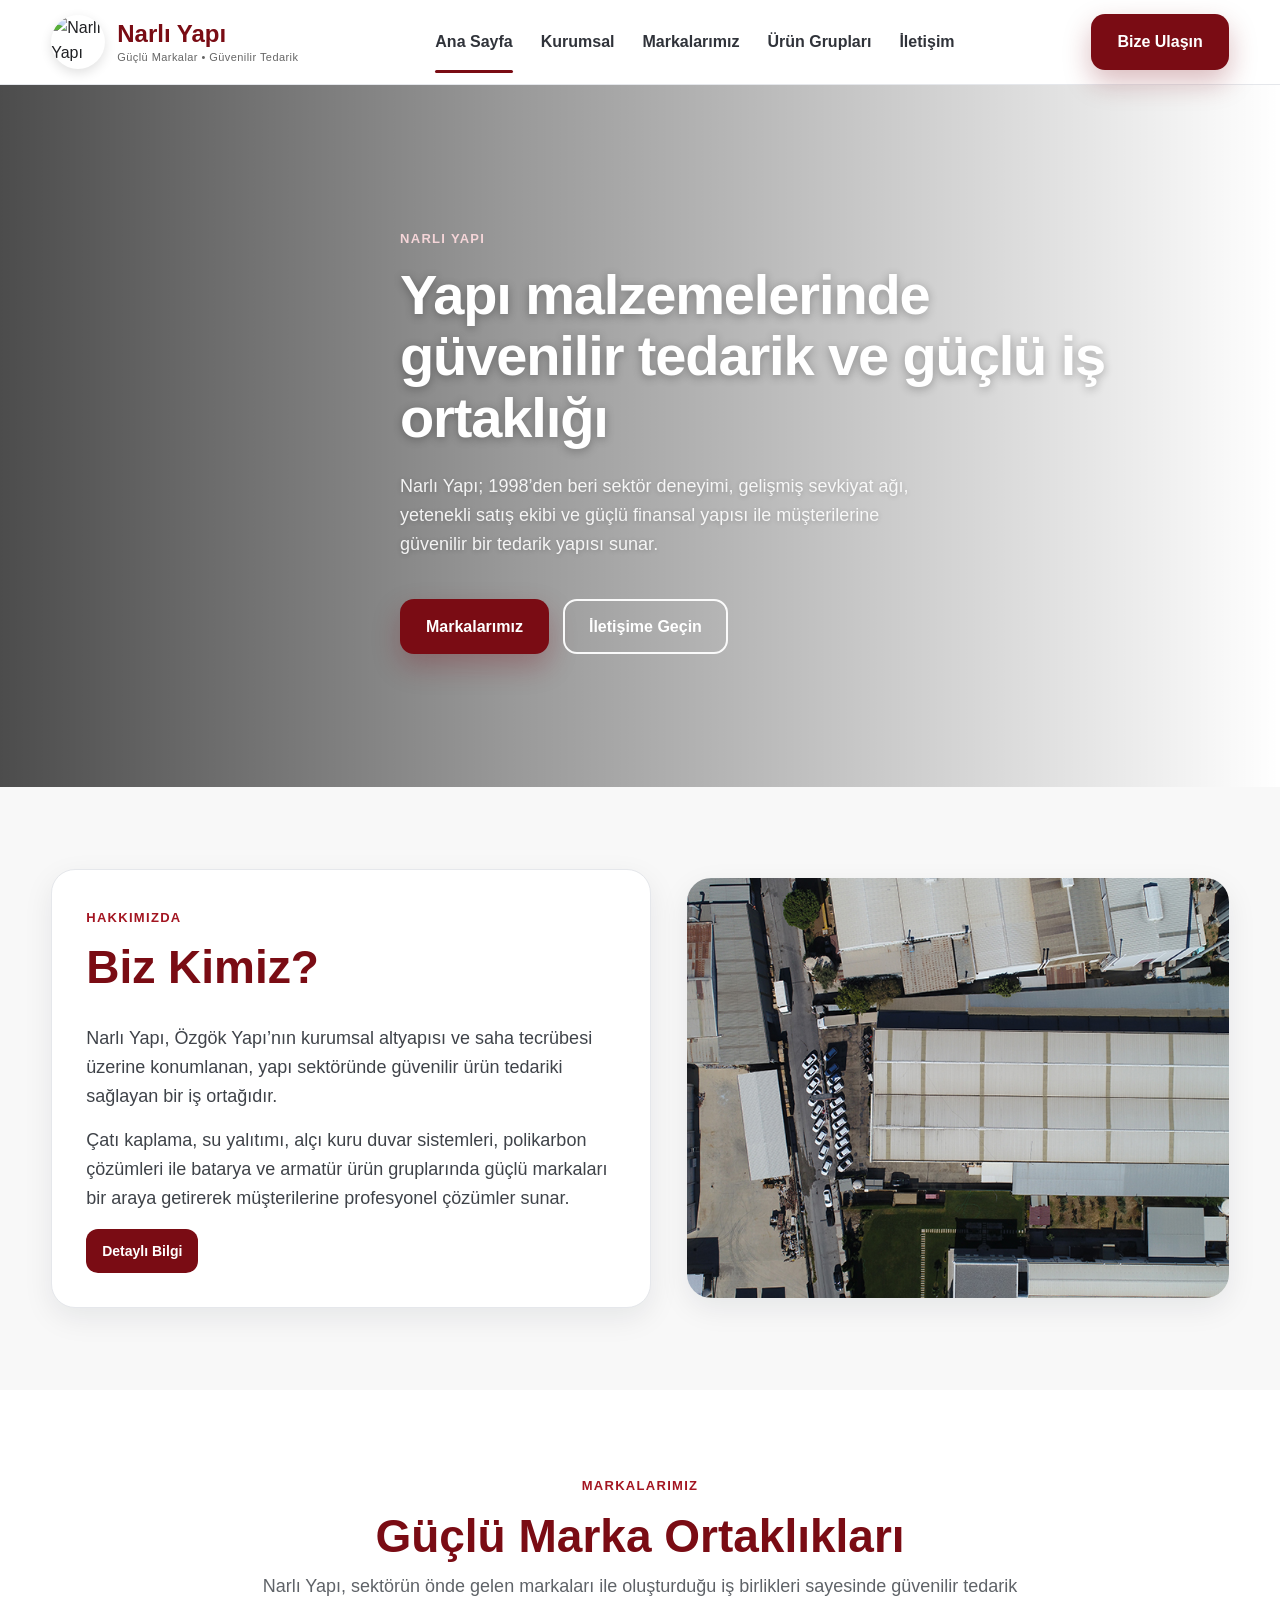
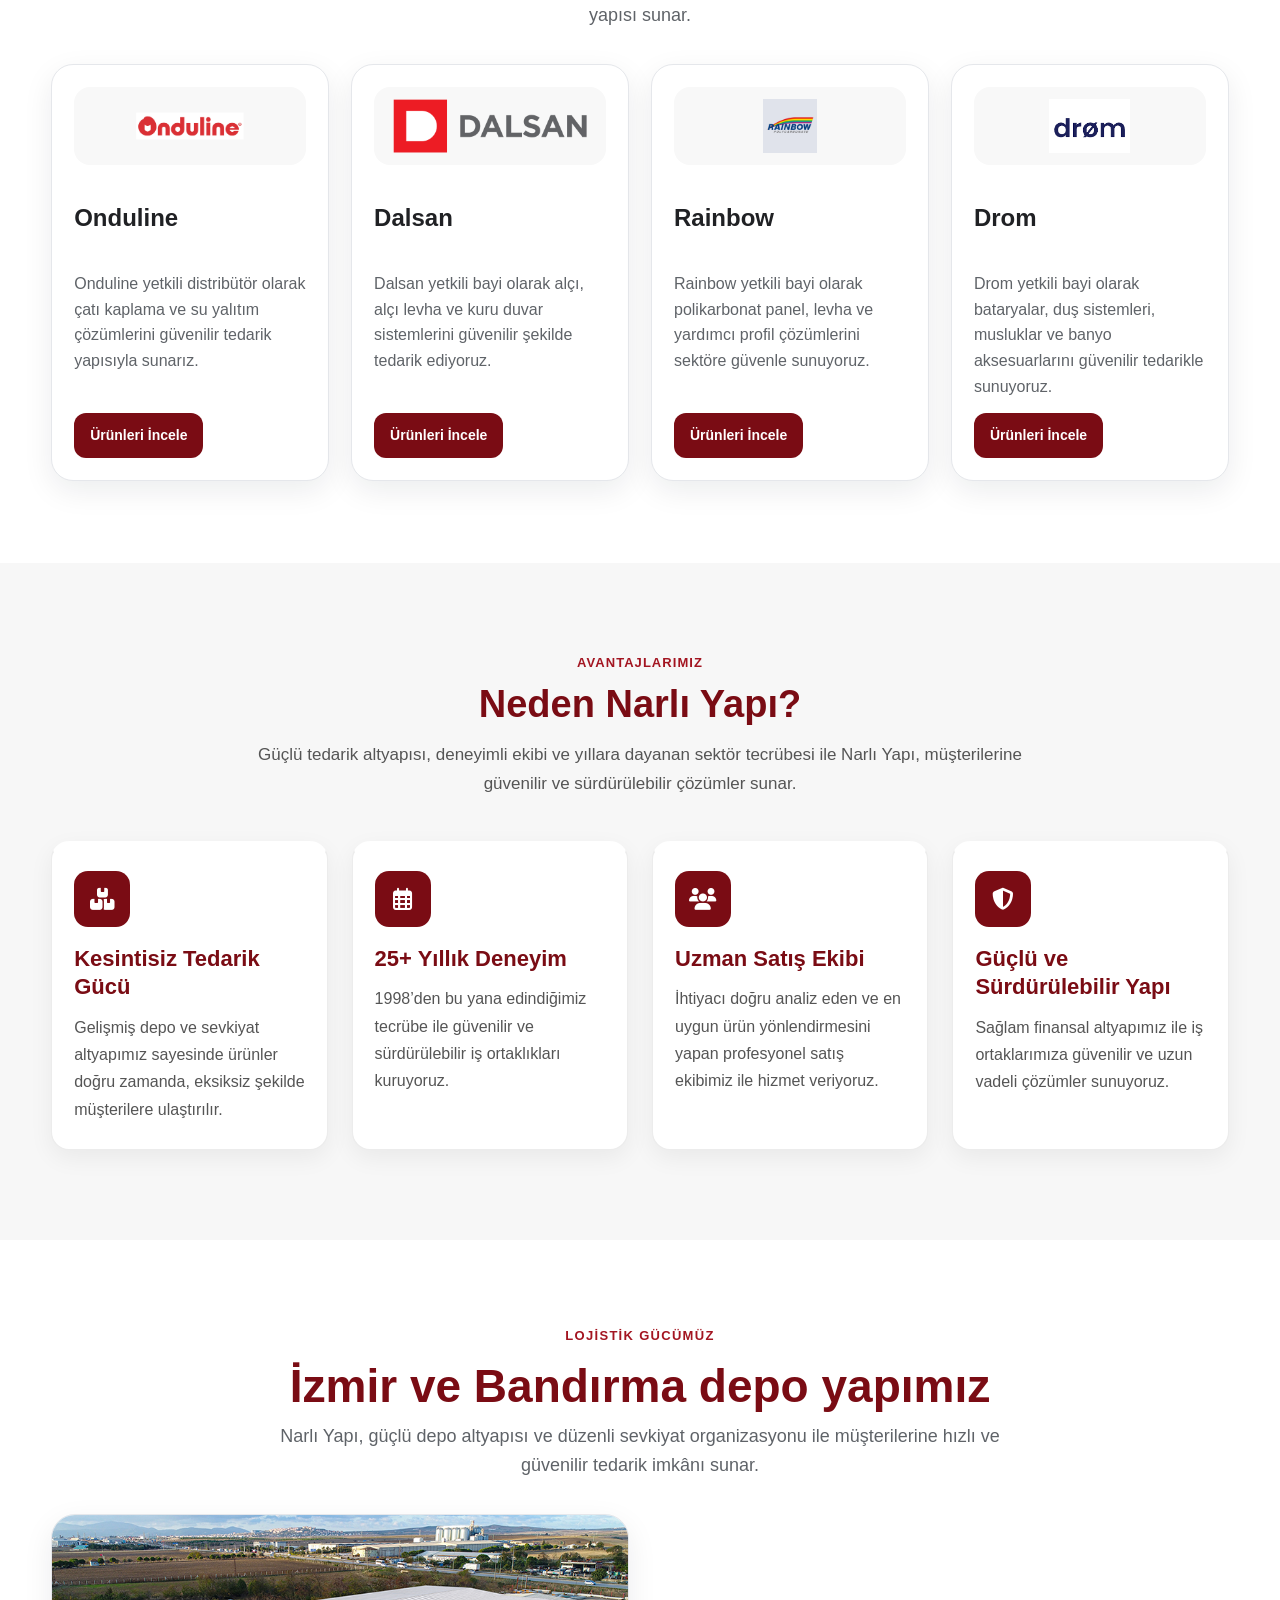
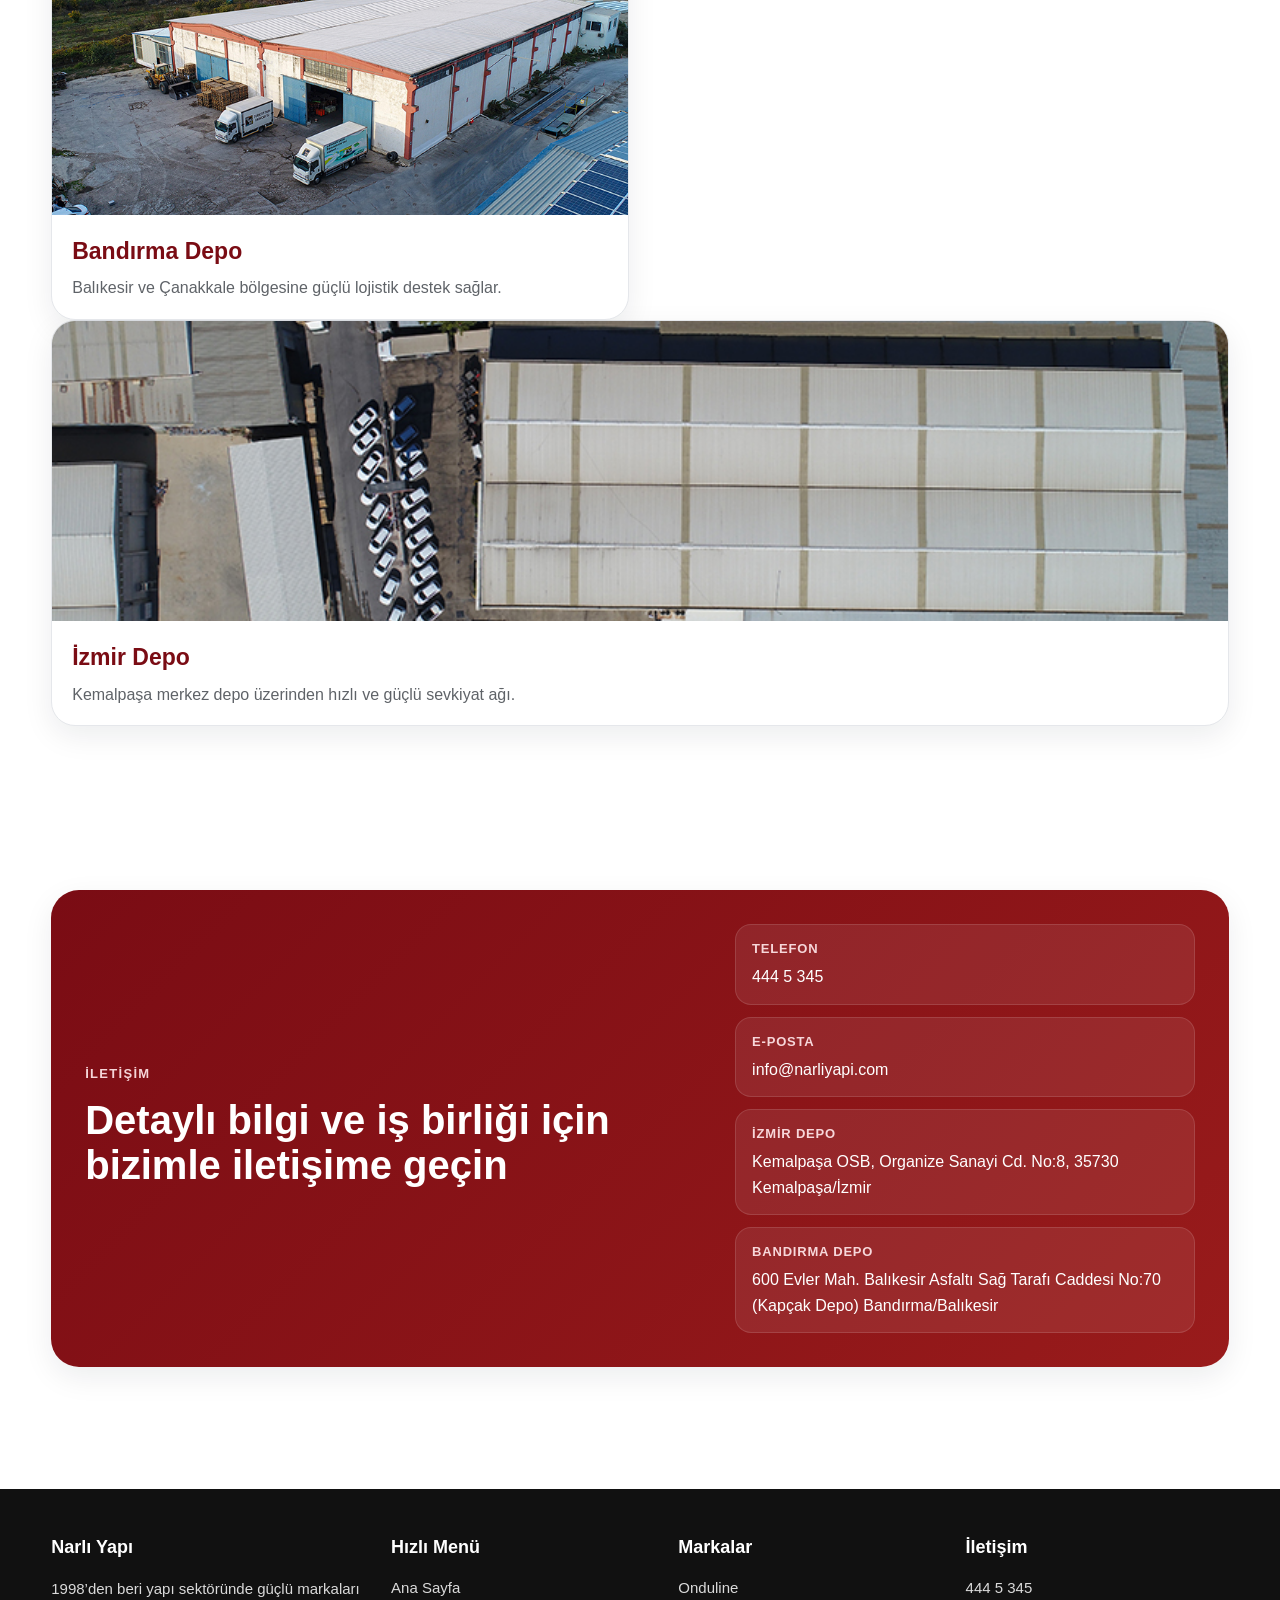
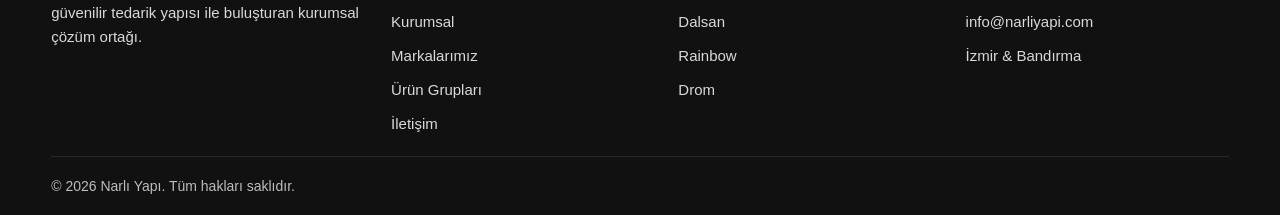
==== commit e5b4aca3: "Update index.html" ====
--- a/index.html
+++ b/index.html
@@ -17,7 +17,7 @@
     "logo": "https://narliyapi.com/assets/logo.png",
     "description": "Onduline, Dalsan, Rainbow ve Drom markalarının yetkili distribütörü.",
     "telephone": "444 5 345",
-    "email": "info@narlıyapı.com",
+    "email": "info@narliyapi.com",
     "areaServed": ["İzmir", "Bandırma", "Balıkesir", "Bursa", "Manisa", "Aydın", "Muğla", "Ege Bölgesi", "Türkiye"],
     "address": [
       {
@@ -100,19 +100,19 @@
         <div class="brand-logo"><img src="assets/onduline-logo.png" alt="Onduline"></div>
         <h2>Onduline</h2>
         <p>Onduline yetkili distribütör olarak çatı kaplama ve su yalıtım çözümlerini güvenilir tedarik yapısıyla sunarız.</p>
-        <div class="brand-links"><a class="small-btn" target="_blank" rel="noopener" href="https://tr.onduline.com/tr/son-kullanici/urunler/cati-kaplama">Ürünleri İncele</a></div>
+        <div class="brand-links"><a class="small-btn" target="_blank" rel="noopener" href="https://tr.onduline.com/tr/son-kullanici/urunler/">Ürünleri İncele</a></div>
       </article>
       <article class="brand-card">
         <div class="brand-logo"><img src="assets/dalsan-logo.png" alt="Dalsan"></div>
         <h2>Dalsan</h2>
         <p>Dalsan yetkili bayi olarak alçı, alçı levha ve kuru duvar sistemlerini güvenilir şekilde tedarik ediyoruz.</p>
-        <div class="brand-links"><a class="small-btn" target="_blank" rel="noopener" href="https://dalsan.com.tr/">Ürünleri İncele</a></div>
+        <div class="brand-links"><a class="small-btn" target="_blank" rel="noopener" href="https://dalsan.com.tr/Urunler/">Ürünleri İncele</a></div>
       </article>
       <article class="brand-card">
         <div class="brand-logo"><img src="assets/rainbow-logo.png" alt="Rainbow"></div>
         <h2>Rainbow</h2>
         <p>Rainbow yetkili bayi olarak polikarbonat panel, levha ve yardımcı profil çözümlerini sektöre güvenle sunuyoruz.</p>
-        <div class="brand-links"><a class="small-btn" target="_blank" rel="noopener" href="https://www.rainbowpc.com.tr/urunler">Ürünleri İncele</a></div>
+        <div class="brand-links"><a class="small-btn" target="_blank" rel="noopener" href="https://www.rainbowpc.com.tr/hizmetler">Ürünleri İncele</a></div>
       </article>
       <article class="brand-card">
         <div class="brand-logo"><img src="assets/drom-logo.png" alt="Drom"></div>
@@ -214,14 +214,14 @@
   <strong>İzmir Depo</strong>
   <a href="https://www.google.com/maps/place/%C3%96zg%C3%B6k+Yap%C4%B1/@38.4639927,27.3514496,14z/data=!4m6!3m5!1s0x14bbd80a99f72885:0x9733e4ff3e2e79d2!8m2!3d38.4661518!4d27.3461819!16s%2Fg%2F11b7q7ljq0?entry=ttu&g_ep=EgoyMDI2MDQwMS4wIKXMDSoASAFQAw%3D%3D"
      target="_blank" rel="noopener">
-    Kemalpaşa O.S.B. 37 Sk. No:8 Ulucak / İzmir
+    Kemalpaşa OSB, Organize Sanayi Cd. No:8, 35730 Kemalpaşa/İzmir
   </a>
 </div>
   <div class="contact-item">
     <strong>Bandırma Depo</strong>
     <a href="https://www.google.com/maps/place/Kap%C3%A7ak+Depo/@40.3057307,28.0176553,17z/data=!3m1!4b1!4m6!3m5!1s0x14b70034d7b9df49:0x169941f53b17f3d0!8m2!3d40.3057266!4d28.0202302!16s%2Fg%2F1ptxd90t3?entry=ttu&g_ep=EgoyMDI2MDQwMS4wIKXMDSoASAFQAw%3D%3D"
        target="_blank" rel="noopener">
-      Bandırma / Balıkesir
+      600 Evler Mah. Balıkesir Asfaltı Sağ Tarafı Caddesi No:70 (Kapçak Depo) Bandırma/Balıkesir
     </a>
   </div>
       </div>
@@ -259,7 +259,7 @@
         <h4>İletişim</h4>
         <ul>
           <li>444 5 345</li>
-          <li>info@ozgokboya.com</li>
+          <li>info@narliyapi.com</li>
           <li>İzmir & Bandırma</li>
         </ul>
       </div>
--- a/style.css
+++ b/style.css
@@ -615,3 +615,23 @@
 .contact-item a:hover{
   text-decoration:underline;
 }
+.depot-link{
+  text-decoration:none;
+  color:inherit;
+  display:block;
+}
+
+.depot-link:hover .depot-card{
+  transform:translateY(-6px);
+  transition:.3s ease;
+  box-shadow:0 16px 34px rgba(122,12,20,.12);
+}
+
+.contact-item a{
+  color:inherit;
+  text-decoration:none;
+}
+
+.contact-item a:hover{
+  text-decoration:underline;
+}
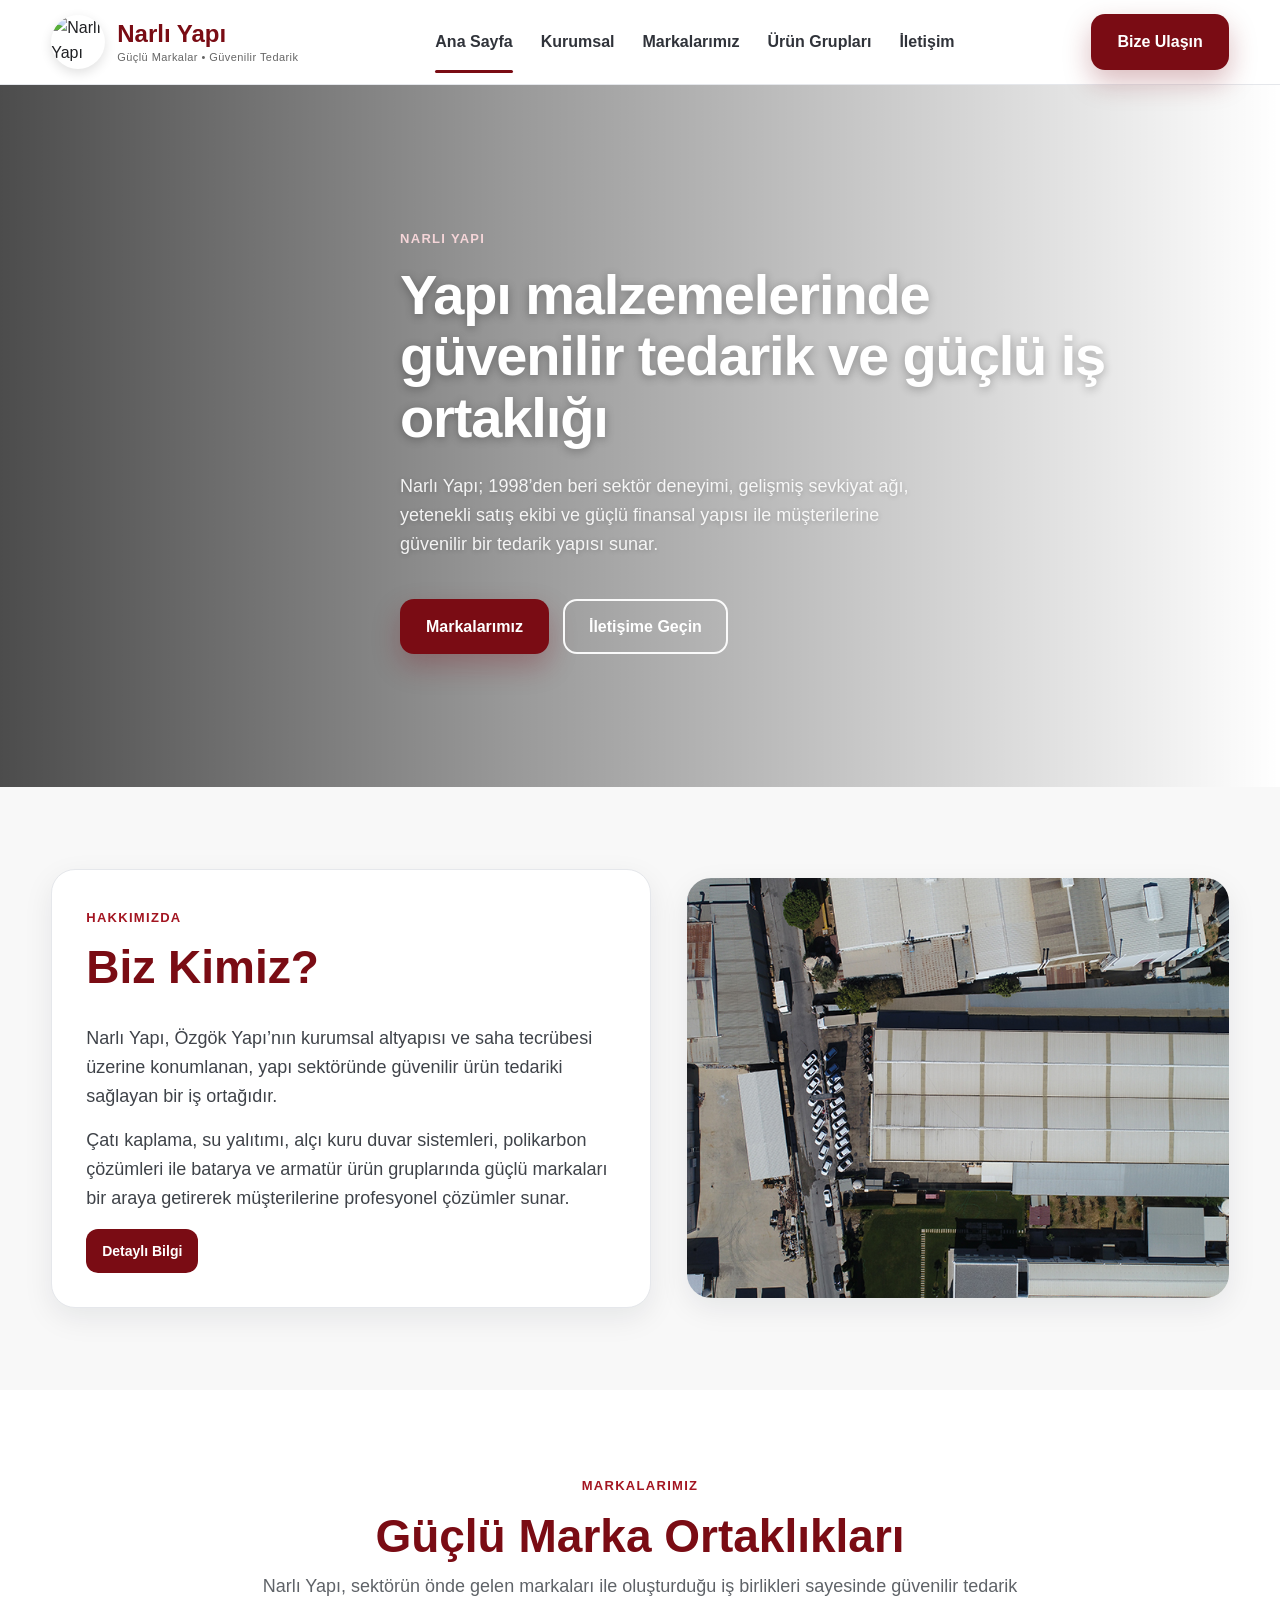
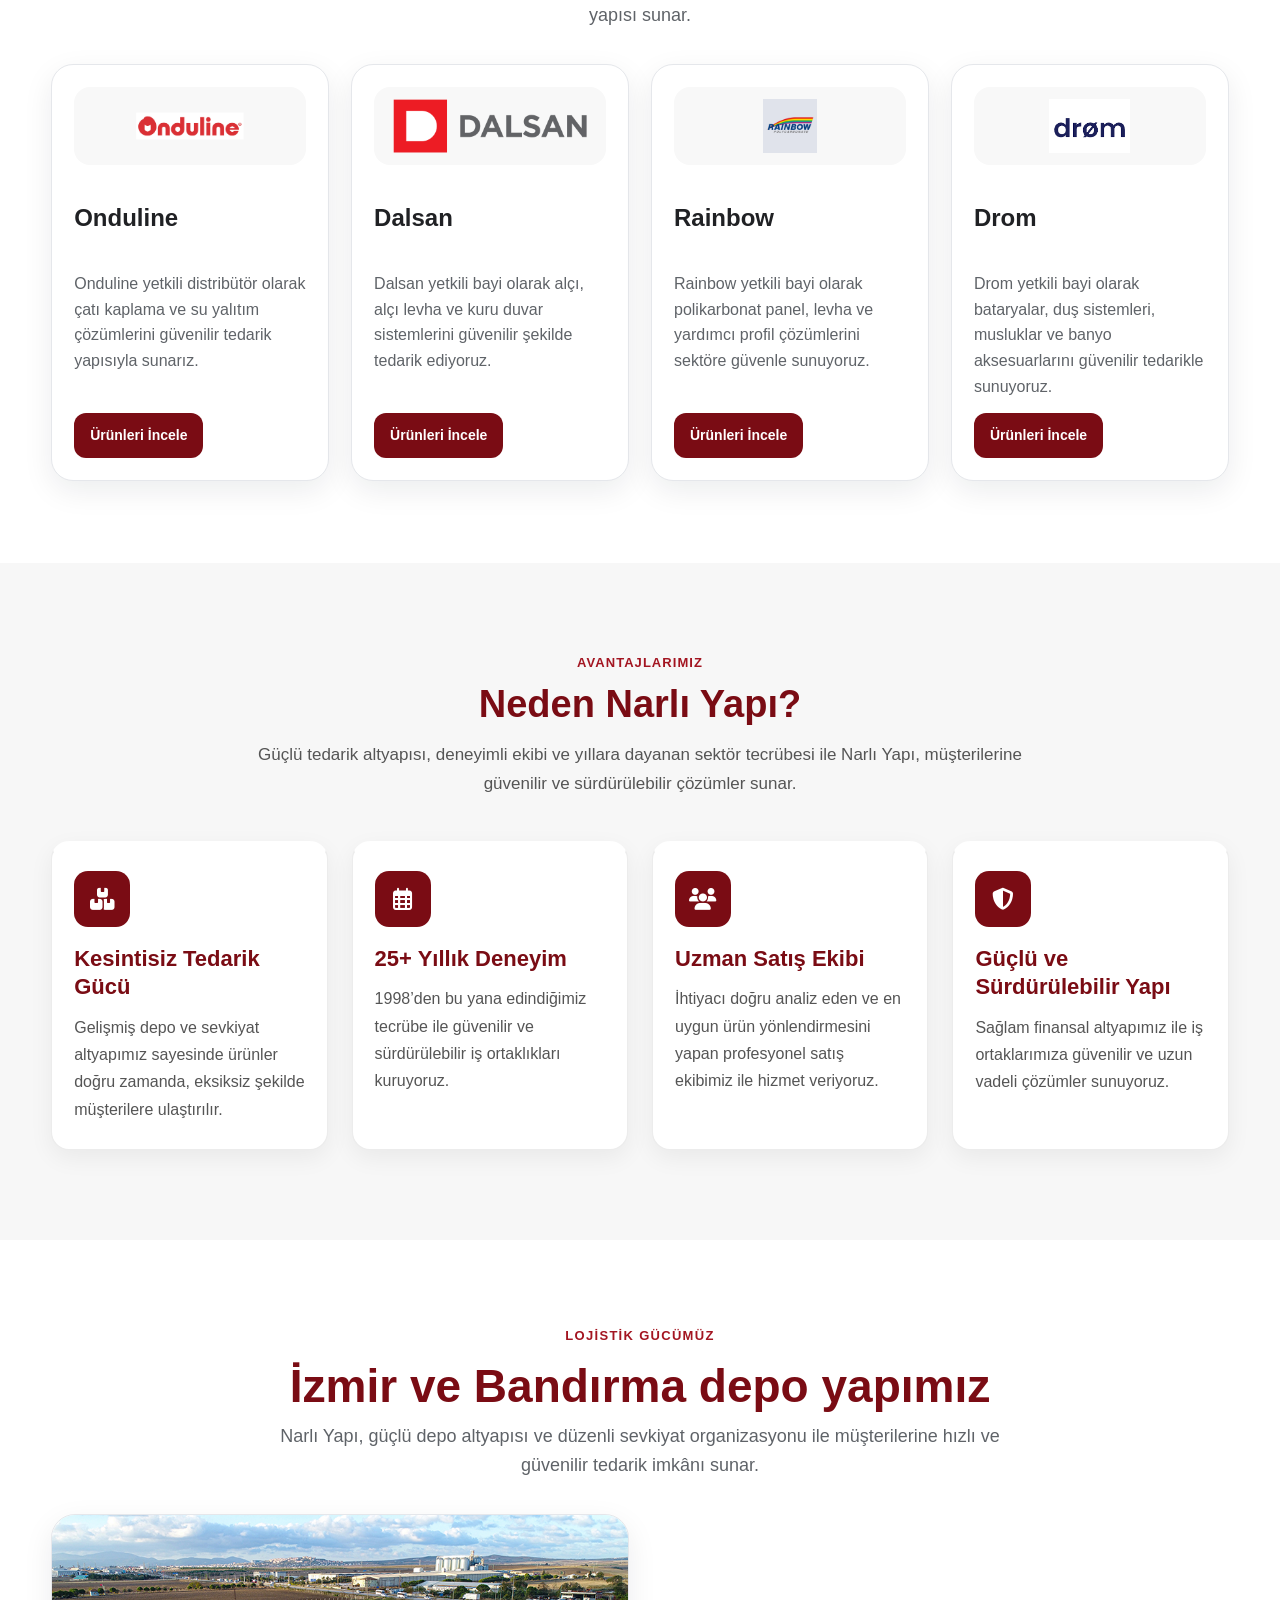
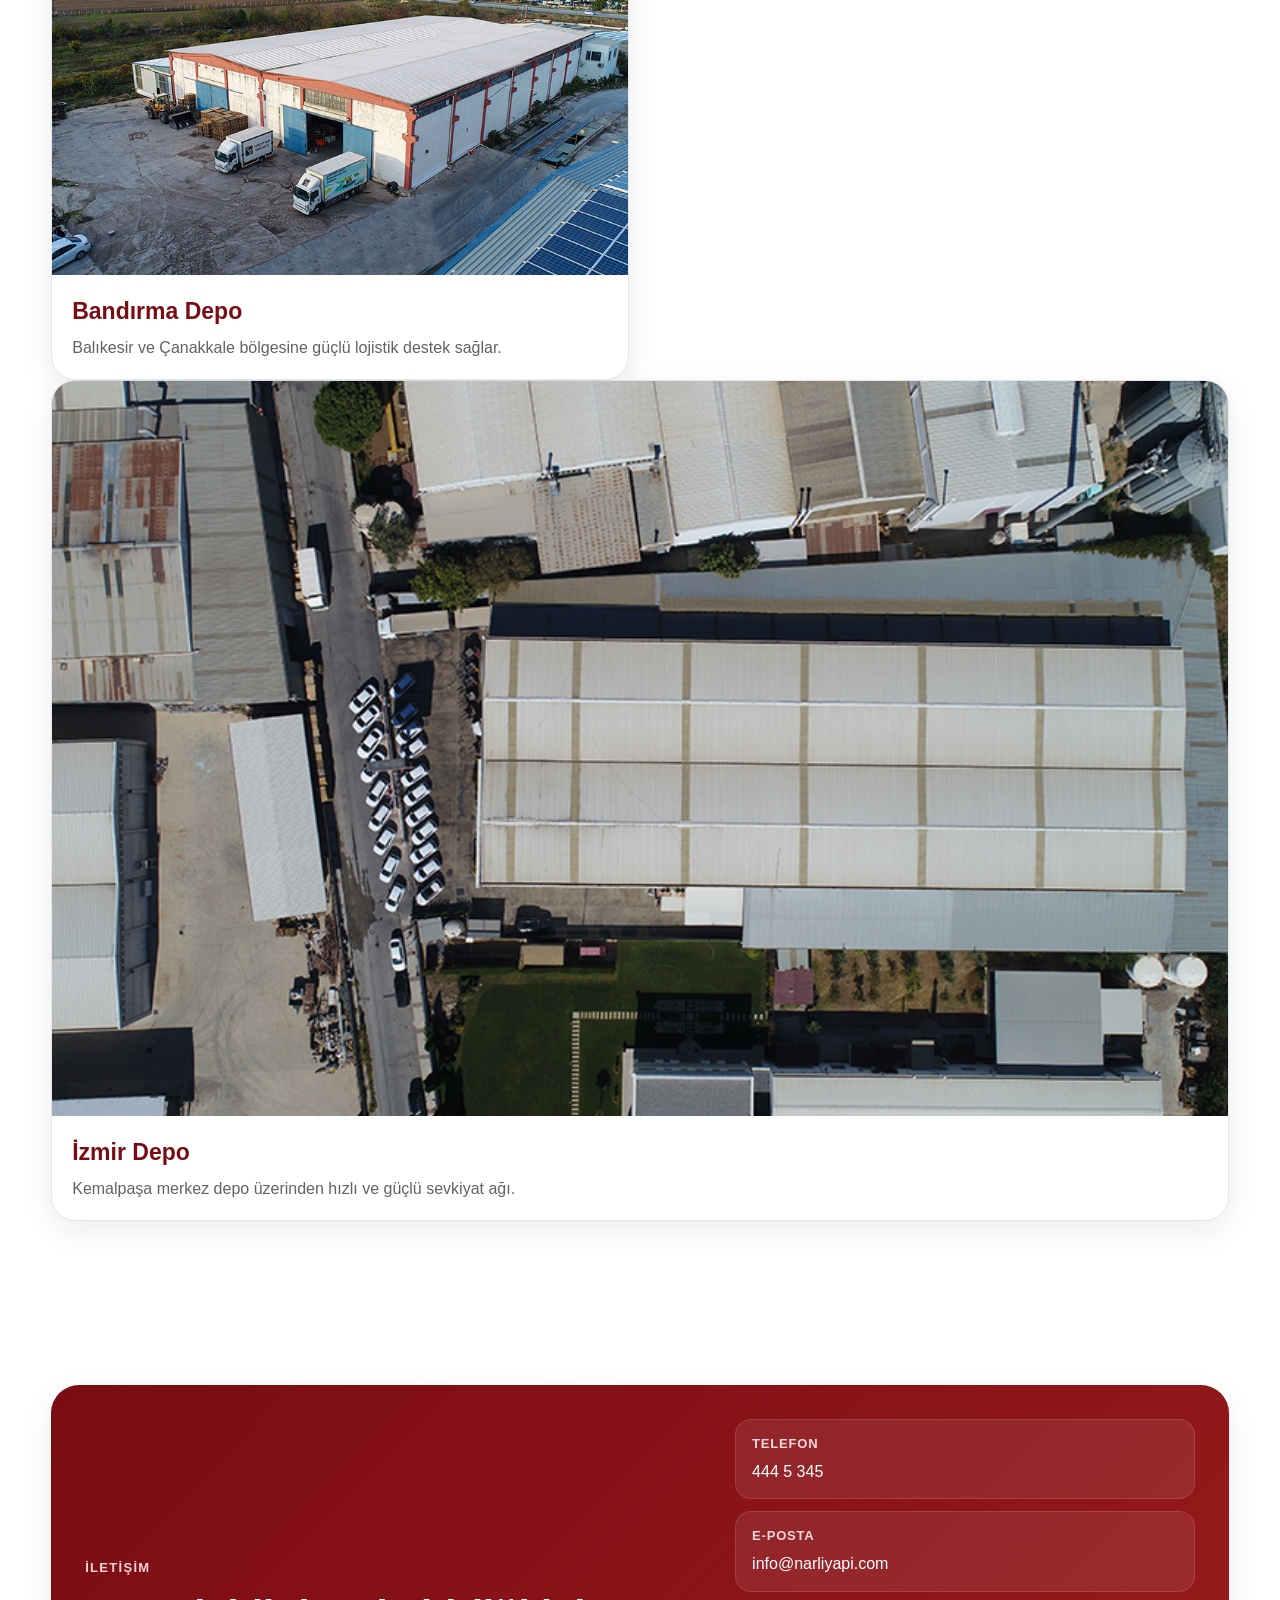
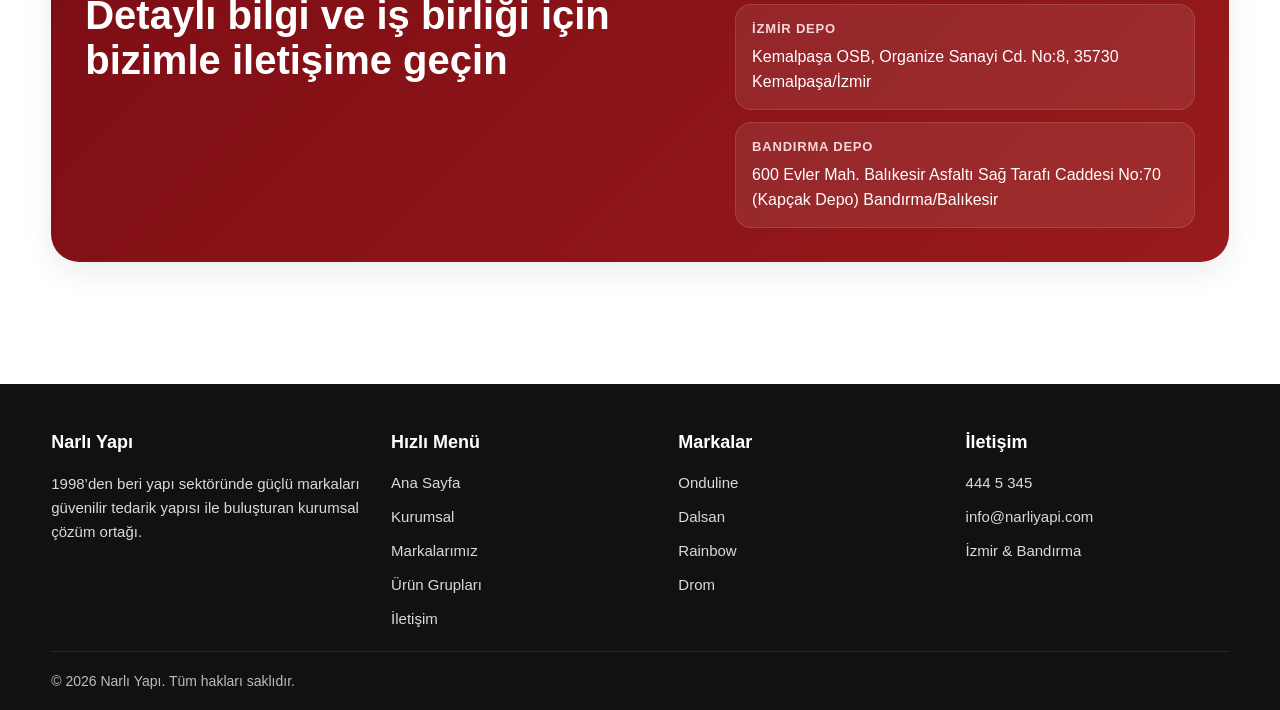
==== commit 0e19e3fe: "Update index.html" ====
--- a/index.html
+++ b/index.html
@@ -60,6 +60,7 @@
 </header>
 
 <section class="hero">
+  <div class="hero-bg"></div>
   <div class="container hero-inner">
     <span class="eyebrow">Narlı Yapı</span>
     <h1>Yapı malzemelerinde güvenilir tedarik ve güçlü iş ortaklığı</h1>
--- a/style.css
+++ b/style.css
@@ -384,10 +384,20 @@
   border:1px solid var(--border);
   box-shadow:var(--shadow);
 }
+.depot-card{
+  background:#fff;
+  border-radius:24px;
+  overflow:hidden;
+  border:1px solid var(--border);
+  box-shadow:var(--shadow);
+  height:100%;
+}
+
 .depot-card img{
-  height:300px;
   width:100%;
+  aspect-ratio:16 / 10;
   object-fit:cover;
+  display:block;
 }
 .depot-body{padding:18px 20px}
 .depot-body h3{
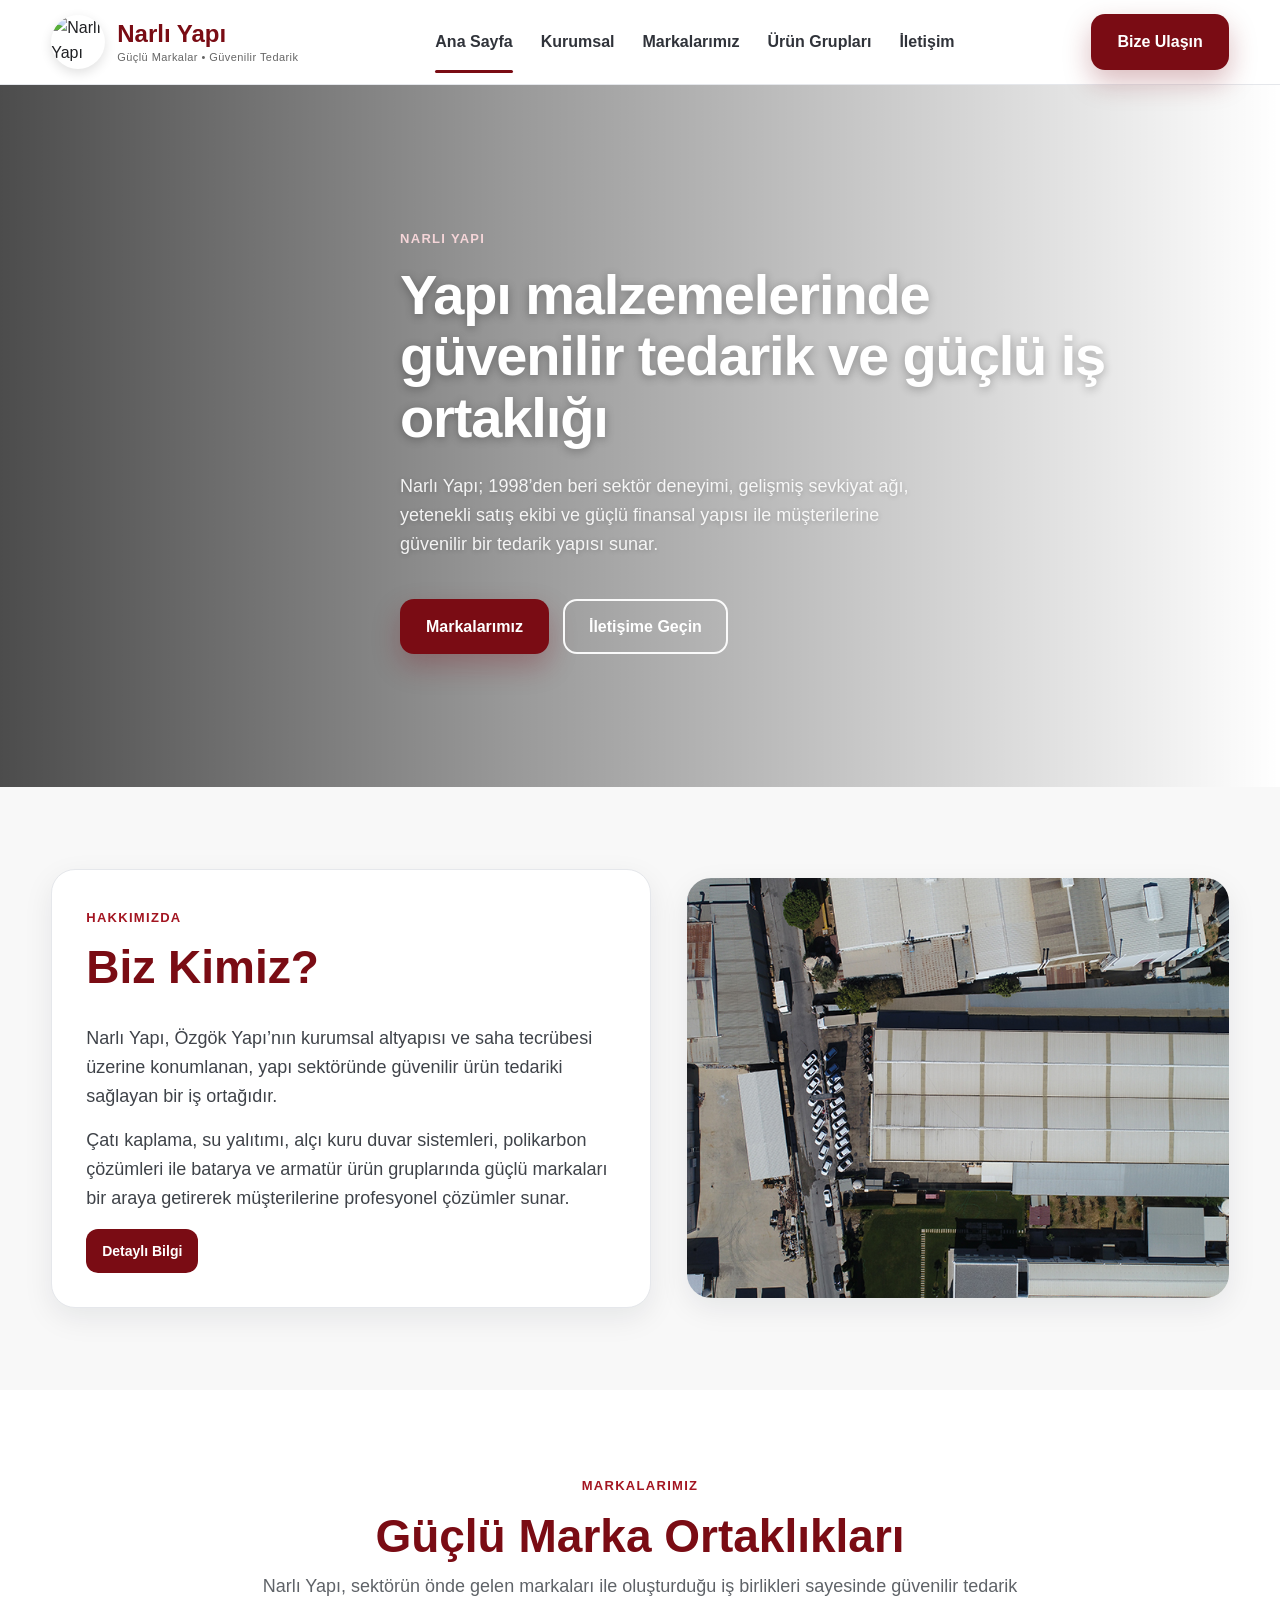
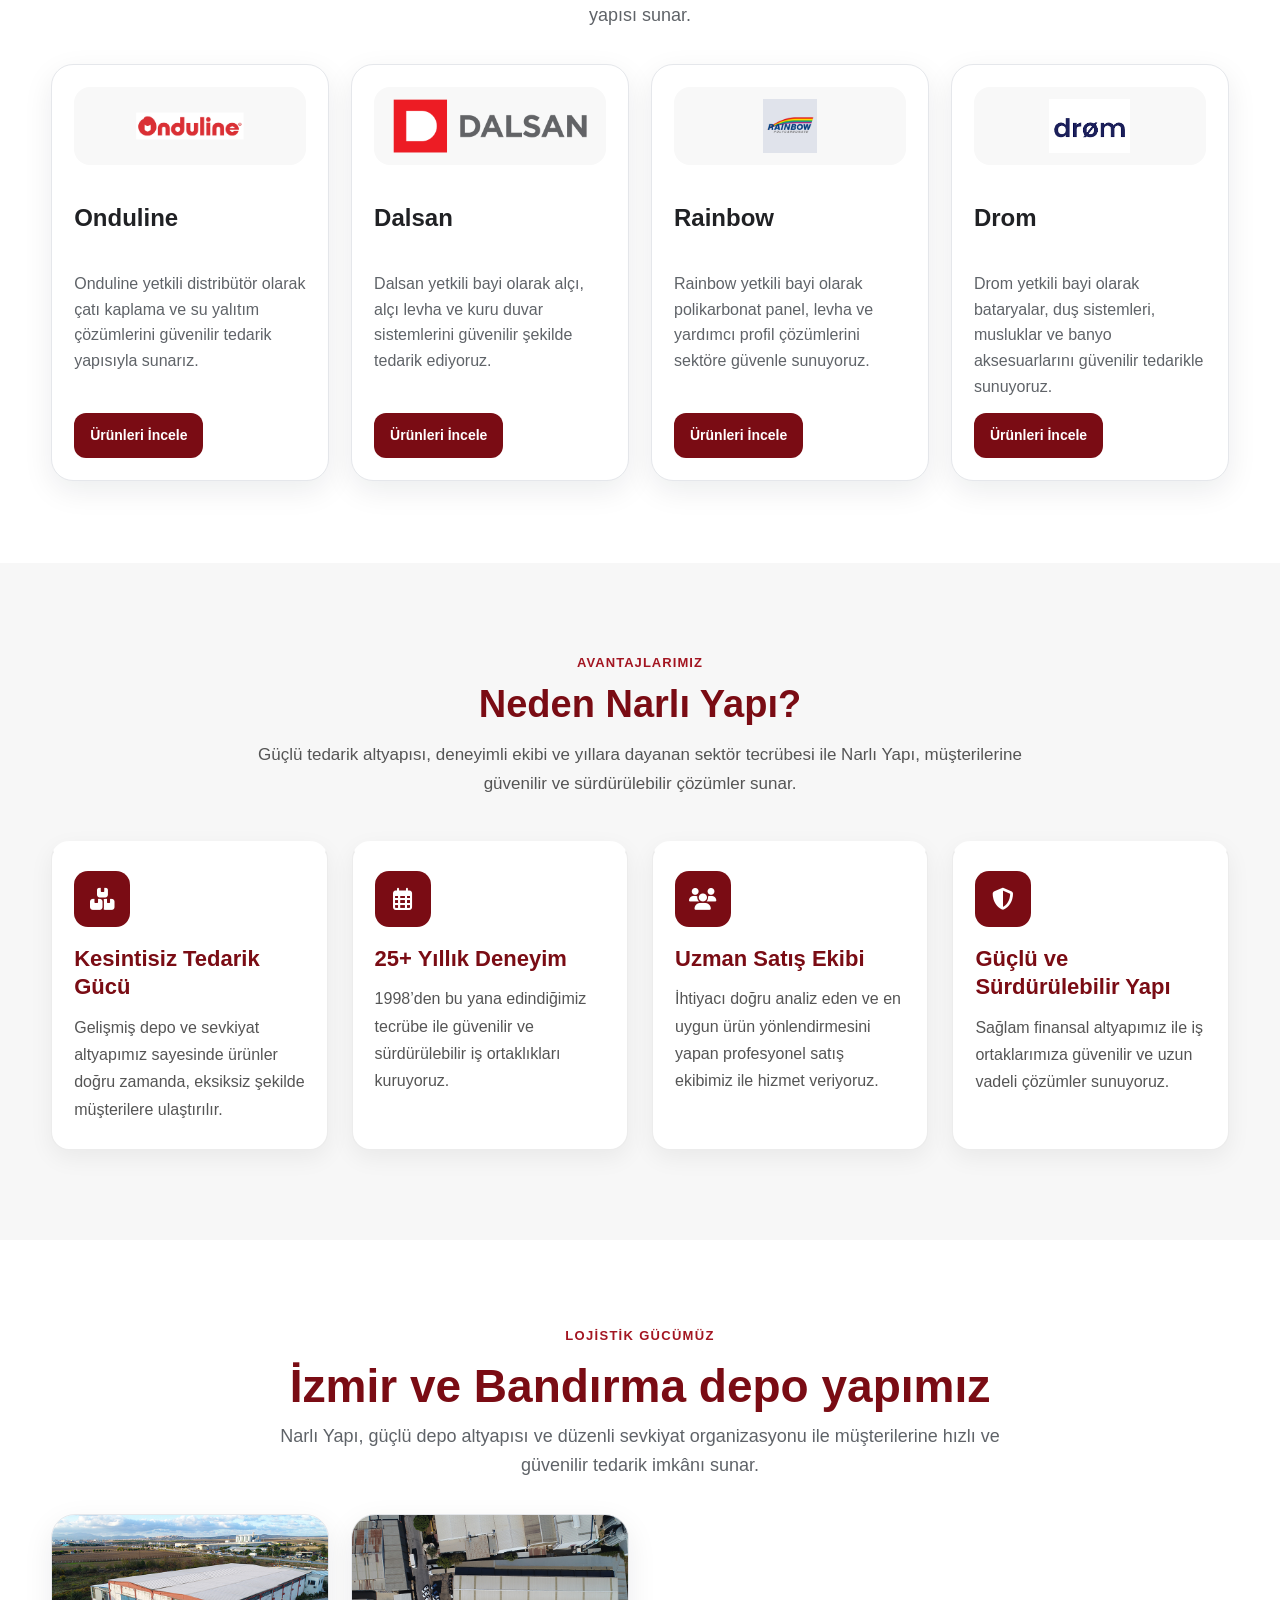
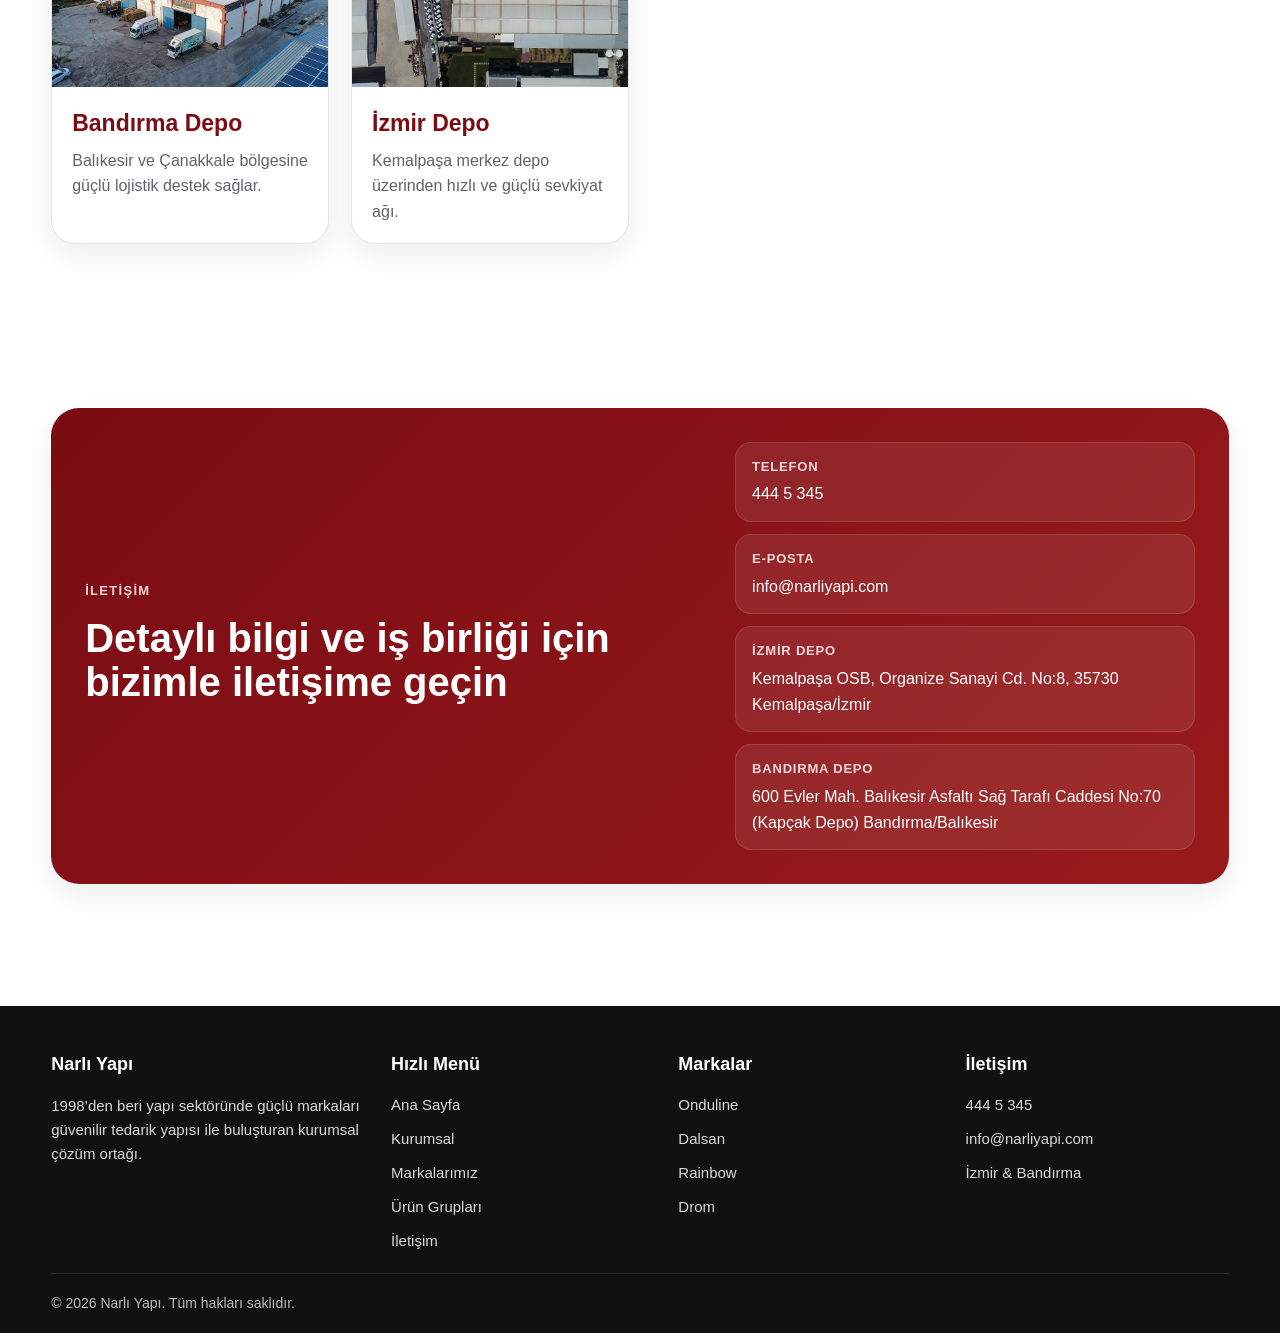
==== commit 663f29d2: "Update index.html" ====
--- a/index.html
+++ b/index.html
@@ -170,10 +170,11 @@
       <p>Narlı Yapı, güçlü depo altyapısı ve düzenli sevkiyat organizasyonu ile müşterilerine hızlı ve güvenilir tedarik imkânı sunar.</p>
     </div>
     <div class="depot-grid">
+<div class="depot-grid">
+
   <!-- BANDIRMA -->
   <a href="https://www.google.com/maps/place/Kap%C3%A7ak+Depo/@40.3057307,28.0176553,17z/data=!3m1!4b1!4m6!3m5!1s0x14b70034d7b9df49:0x169941f53b17f3d0!8m2!3d40.3057266!4d28.0202302!16s%2Fg%2F1ptxd90t3?entry=ttu&g_ep=EgoyMDI2MDQwMS4wIKXMDSoASAFQAw%3D%3D"
      target="_blank" rel="noopener" class="depot-link">
-
     <article class="depot-card">
       <img src="assets/bandirma-depo.png" alt="Bandırma Depo">
       <div class="depot-body">
@@ -181,22 +182,21 @@
         <p>Balıkesir ve Çanakkale bölgesine güçlü lojistik destek sağlar.</p>
       </div>
     </article>
-
   </a>
 
+  <!-- İZMİR -->
+  <a href="https://www.google.com/maps/place/%C3%96zg%C3%B6k+Yap%C4%B1/@38.4639927,27.3514496,14z/data=!4m6!3m5!1s0x14bbd80a99f72885:0x9733e4ff3e2e79d2!8m2!3d38.4661518!4d27.3461819!16s%2Fg%2F11b7q7ljq0?entry=ttu&g_ep=EgoyMDI2MDQwMS4wIKXMDSoASAFQAw%3D%3D"
+     target="_blank" rel="noopener" class="depot-link">
+    <article class="depot-card">
+      <img src="assets/izmir-depo.png" alt="İzmir Depo">
+      <div class="depot-body">
+        <h3>İzmir Depo</h3>
+        <p>Kemalpaşa merkez depo üzerinden hızlı ve güçlü sevkiyat ağı.</p>
+      </div>
+    </article>
+  </a>
+
 </div>
-<a href="https://www.google.com/maps/place/%C3%96zg%C3%B6k+Yap%C4%B1/@38.4639927,27.3514496,14z/data=!4m6!3m5!1s0x14bbd80a99f72885:0x9733e4ff3e2e79d2!8m2!3d38.4661518!4d27.3461819!16s%2Fg%2F11b7q7ljq0?entry=ttu&g_ep=EgoyMDI2MDQwMS4wIKXMDSoASAFQAw%3D%3D"
-   target="_blank" rel="noopener" class="depot-link">
-
-  <article class="depot-card">
-    <img src="assets/izmir-depo.png" alt="İzmir Depo">
-    <div class="depot-body">
-      <h3>İzmir Depo</h3>
-      <p>Kemalpaşa merkez depo üzerinden hızlı ve güçlü sevkiyat ağı.</p>
-    </div>
-  </article>
-
-</a>
     </div>
   </div>
 </section>
--- a/style.css
+++ b/style.css
@@ -645,3 +645,50 @@
 .contact-item a:hover{
   text-decoration:underline;
 }
+.hero{
+  position:relative;
+  min-height:78vh;
+  overflow:hidden;
+}
+
+.hero-bg{
+  position:absolute;
+  inset:0;
+  background-size:cover;
+  background-position:center;
+  z-index:0;
+  animation:heroSlider 18s infinite;
+}
+
+/* koyu overlay (senin mevcut gibi) */
+.hero::before{
+  content:"";
+  position:absolute;
+  inset:0;
+  background:linear-gradient(
+    90deg, 
+    rgba(0,0,0,.7) 0%,
+    rgba(0,0,0,.4) 40%,
+    transparent 100%
+  );
+  z-index:1;
+}
+
+.hero-inner{
+  position:relative;
+  z-index:2;
+}
+@keyframes heroSlider{
+  0%{
+    background-image:url('assets/hero-depo.png');
+  }
+  33%{
+    background-image:url('assets/izmir-depo.png');
+  }
+  66%{
+    background-image:url('assets/bandirma-depo.png');
+  }
+  100%{
+    background-image:url('assets/hero-depo.png');
+  }
+
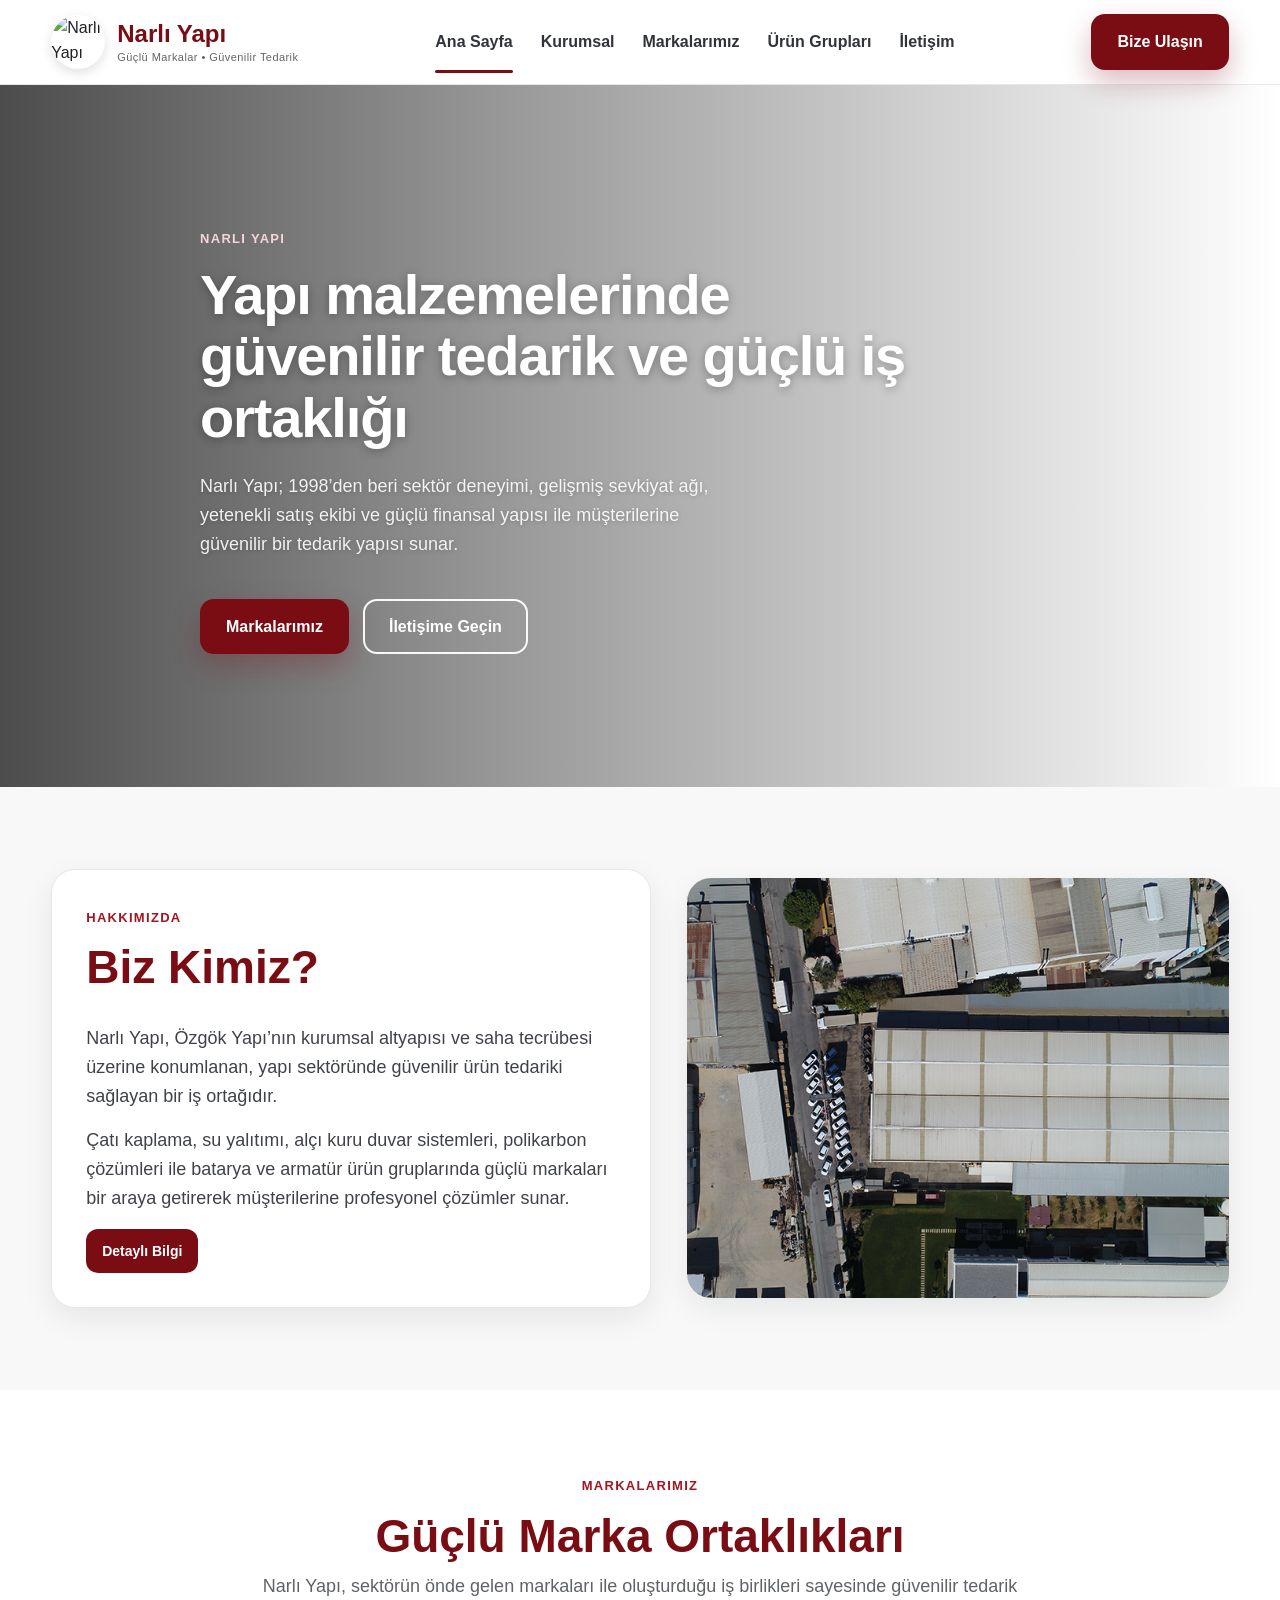
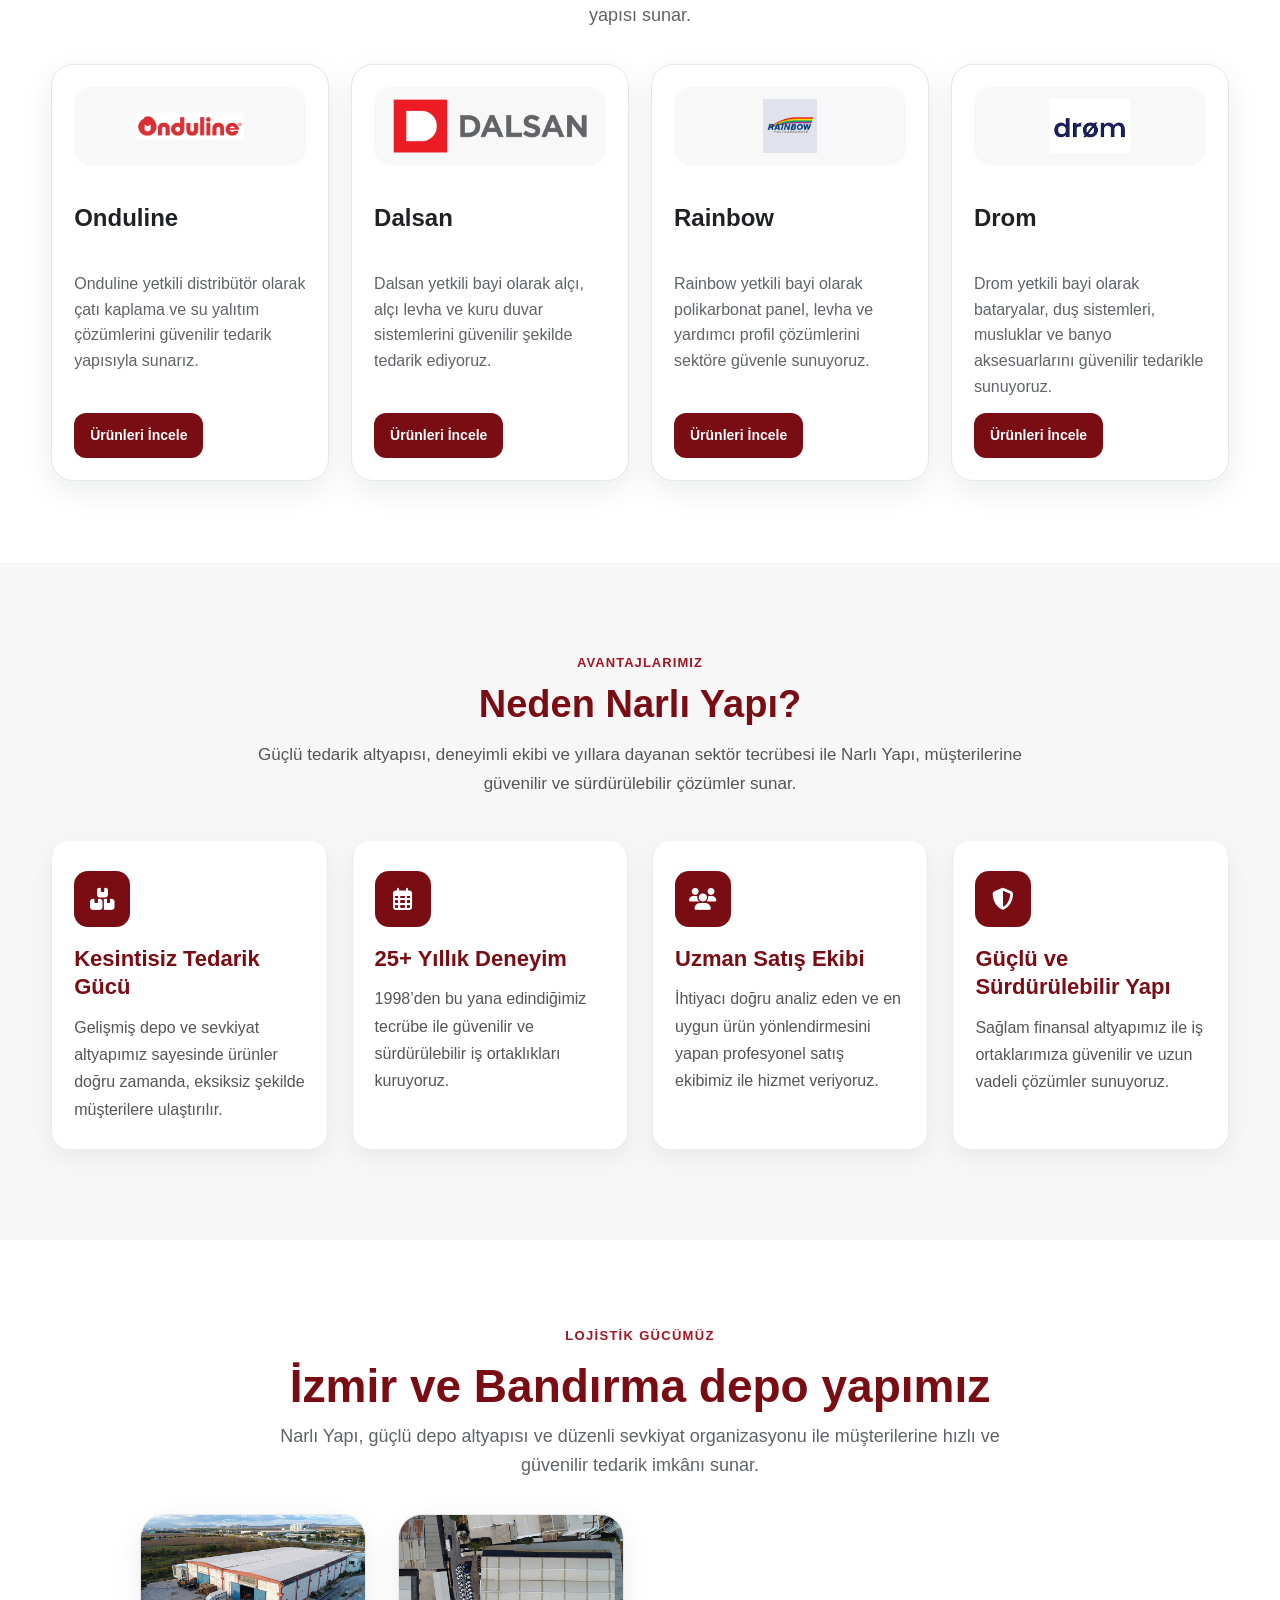
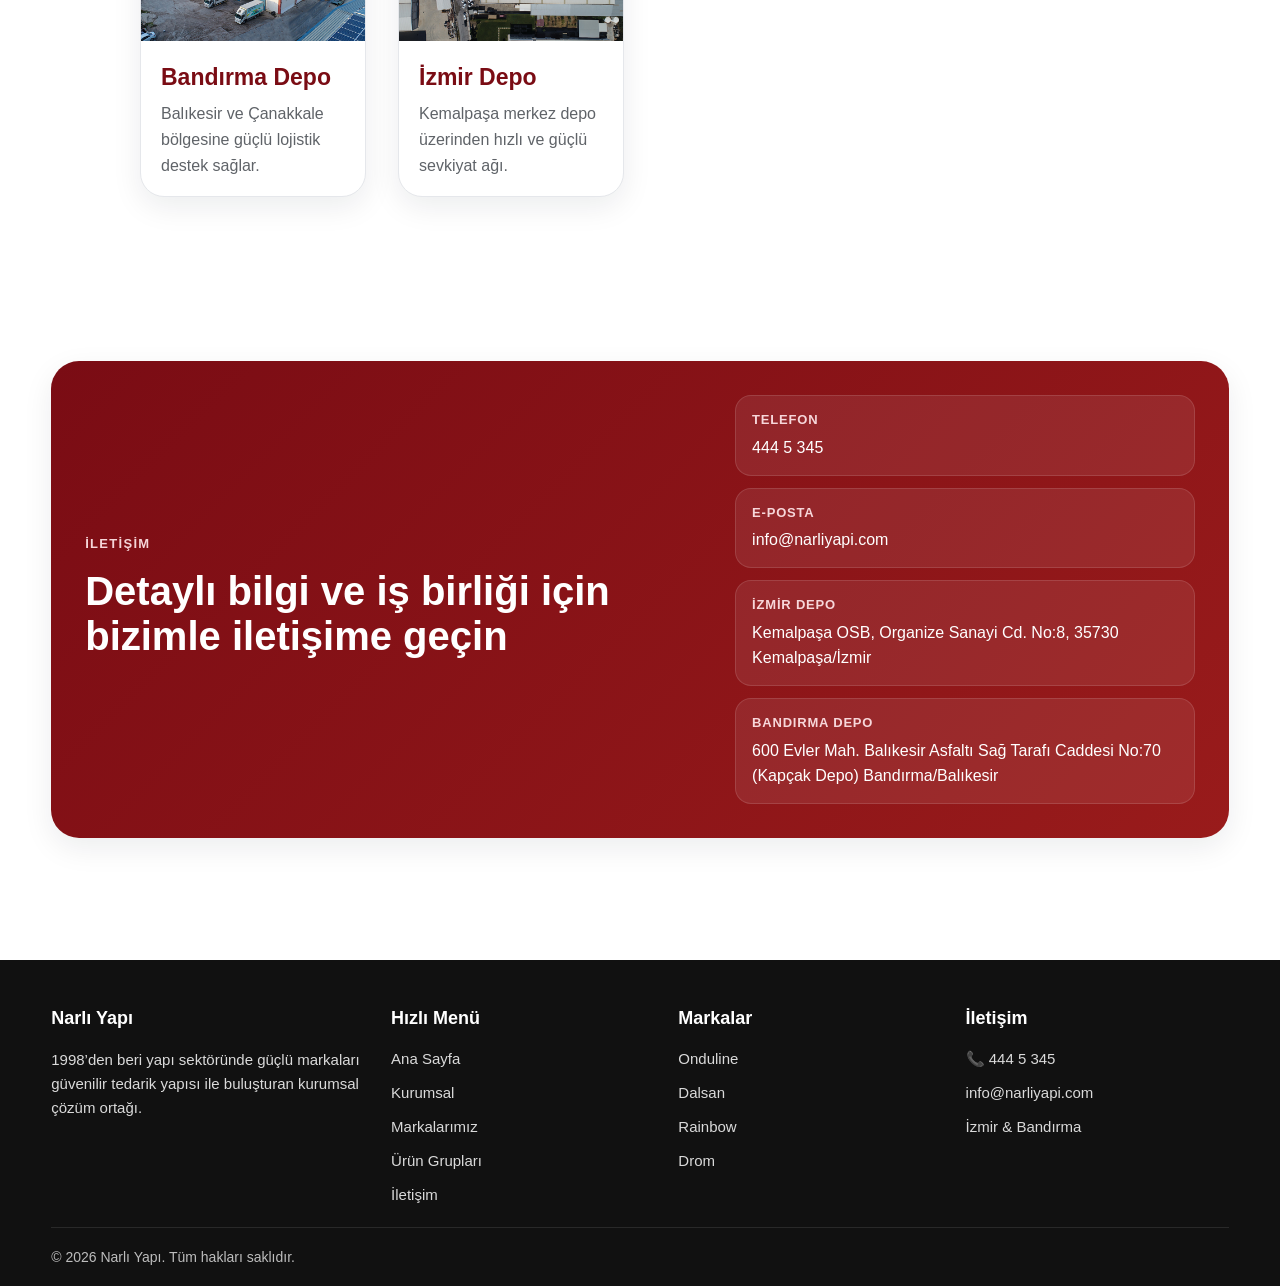
==== commit 2e6d1beb: "Update index.html" ====
--- a/index.html
+++ b/index.html
@@ -259,7 +259,11 @@
       <div>
         <h4>İletişim</h4>
         <ul>
-          <li>444 5 345</li>
+          <li>
+  <a href="tel:+904445345" class="phone-link">
+    📞 444 5 345
+  </a>
+</li>
           <li>info@narliyapi.com</li>
           <li>İzmir & Bandırma</li>
         </ul>
--- a/style.css
+++ b/style.css
@@ -1,4 +1,3 @@
-
 :root{
   --primary:#7A0C14;
   --primary-dark:#5f0910;
@@ -12,8 +11,11 @@
   --shadow:0 10px 30px rgba(17,24,39,.08);
   --radius:18px;
 }
+
 *{box-sizing:border-box}
+
 html{scroll-behavior:smooth}
+
 body{
   margin:0;
   font-family:Arial,Helvetica,sans-serif;
@@ -21,9 +23,14 @@
   background:#fff;
   line-height:1.6;
 }
+
 a{text-decoration:none;color:inherit}
 img{max-width:100%;display:block}
-.container{width:min(1180px,92%);margin:0 auto}
+
+.container{
+  width:min(1180px,92%);
+  margin:0 auto;
+}
 
 /* Header */
 .topbar{
@@ -34,6 +41,7 @@
   backdrop-filter:saturate(160%) blur(10px);
   border-bottom:1px solid var(--border);
 }
+
 .nav{
   display:flex;
   align-items:center;
@@ -41,12 +49,14 @@
   gap:24px;
   padding:14px 0;
 }
+
 .brand{
   display:flex;
   align-items:center;
   gap:12px;
   min-width:0;
 }
+
 .logo-img{
   width:54px;
   height:54px;
@@ -56,17 +66,20 @@
   box-shadow:0 4px 12px rgba(0,0,0,.12);
   flex-shrink:0;
 }
+
 .brand-text{
   display:flex;
   flex-direction:column;
   line-height:1.1;
 }
+
 .brand-text strong{
   display:block;
   font-size:24px;
   color:var(--primary);
   font-weight:800;
 }
+
 .brand-text span{
   display:block;
   font-size:11px;
@@ -74,18 +87,21 @@
   margin-top:4px;
   letter-spacing:.04em;
 }
+
 .nav-links{
   display:flex;
   gap:28px;
   align-items:center;
   flex-wrap:wrap;
 }
+
 .nav-links a{
   font-weight:700;
   color:#30333a;
   position:relative;
   padding:8px 0;
 }
+
 .nav-links a.active::after,
 .nav-links a:hover::after{
   content:"";
@@ -97,7 +113,10 @@
   background:var(--primary);
   border-radius:3px;
 }
-.cta-btn,.outline-btn,.small-btn{
+
+.cta-btn,
+.outline-btn,
+.small-btn{
   display:inline-flex;
   align-items:center;
   justify-content:center;
@@ -105,6 +124,7 @@
   font-weight:700;
   transition:.25s ease;
 }
+
 .cta-btn{
   background:var(--primary);
   color:#fff;
@@ -113,10 +133,12 @@
   border-radius:14px;
   font-size:16px;
 }
+
 .cta-btn:hover{
   background:var(--accent-hover);
   transform:translateY(-1px);
 }
+
 .outline-btn{
   border:2px solid rgba(255,255,255,.95);
   color:#fff;
@@ -124,46 +146,64 @@
   border-radius:14px;
   font-size:16px;
 }
+
 .outline-btn:hover{
   background:#fff;
   color:var(--primary);
 }
+
 .small-btn{
   padding:11px 16px;
   background:var(--primary);
   color:#fff;
   font-size:14px;
 }
-.small-btn:hover{background:var(--accent-hover)}
+
+.small-btn:hover{
+  background:var(--accent-hover);
+}
 
 /* Hero */
 .hero{
   position:relative;
   min-height:78vh;
-  background:url('assets/hero-depo.png') center center/cover no-repeat;
-  display:flex;
-  align-items:center;
-}
-.hero::before {
-  content: "";
-  position: absolute;
-  inset: 0;
-  background: linear-gradient(
-    90deg, 
-    rgba(0, 0, 0, 0.7) 0%,   /* Sol taraf daha koyu */
-    rgba(0, 0, 0, 0.4) 40%, 
+  overflow:hidden;
+  display:flex;
+  align-items:center;
+}
+
+.hero-bg{
+  position:absolute;
+  inset:0;
+  background-size:cover;
+  background-position:center;
+  background-repeat:no-repeat;
+  z-index:0;
+  animation:heroSlider 18s infinite;
+}
+
+.hero::before{
+  content:"";
+  position:absolute;
+  inset:0;
+  background:linear-gradient(
+    90deg,
+    rgba(0,0,0,.7) 0%,
+    rgba(0,0,0,.4) 40%,
     transparent 100%
   );
-  z-index: 0;
-}
-.hero-inner {
-  position: relative;
-  z-index: 1;
-  padding: 96px 0 88px;
-  color: #fff;
-  max-width: 760px;
-  margin-left: 400px; /* Bu değer arttıkça yazı sağa doğru itilir */
-}
+  z-index:1;
+}
+
+.hero-inner{
+  position:relative;
+  z-index:2;
+  padding:96px 0 88px;
+  color:#fff;
+  max-width:760px;
+  margin-left:200px;
+}
+
 .eyebrow{
   display:inline-block;
   font-size:13px;
@@ -173,59 +213,87 @@
   margin-bottom:14px;
   color:#f5d5d8;
 }
-.hero h1 {
-  font-size: clamp(32px, 5vw, 56px); /* Biraz daha kontrollü büyüklük */
-  line-height: 1.1;
-  margin: 0 0 24px;
-  font-weight: 800;
-  max-width: 1000px; /* Yazının çok yayılmasını engeller */
-  letter-spacing: -0.02em; /* Harfleri birbirine yaklaştırarak daha tok bir görünüm sağlar */
-  text-shadow: 0 2px 10px rgba(0,0,0,0.3); /* Okunabilirliği artırır */
-}
-
-.hero p {
-  font-size: 18px;
-  line-height: 1.6;
-  max-width: 550px;
-  color: rgba(255, 255, 255, 0.9);
-  margin: 0 0 40px;
-  text-shadow: 0 1px 5px rgba(0,0,0,0.2);
-}
+
+.hero h1{
+  font-size:clamp(32px, 5vw, 56px);
+  line-height:1.1;
+  margin:0 0 24px;
+  font-weight:800;
+  max-width:1000px;
+  letter-spacing:-0.02em;
+  text-shadow:0 2px 10px rgba(0,0,0,.3);
+}
+
+.hero p{
+  font-size:18px;
+  line-height:1.6;
+  max-width:550px;
+  color:rgba(255,255,255,.9);
+  margin:0 0 40px;
+  text-shadow:0 1px 5px rgba(0,0,0,.2);
+}
+
 .hero-actions{
   display:flex;
   gap:14px;
   flex-wrap:wrap;
 }
 
+@keyframes heroSlider{
+  0%{
+    background-image:url('assets/hero-depo.png');
+  }
+  33%{
+    background-image:url('assets/izmir-depo.png');
+  }
+  66%{
+    background-image:url('assets/bandirma-depo.png');
+  }
+  100%{
+    background-image:url('assets/hero-depo.png');
+  }
+}
+
 /* Generic sections */
-.section{padding:82px 0}
-.section.alt{background:var(--light)}
+.section{
+  padding:82px 0;
+}
+
+.section.alt{
+  background:var(--light);
+}
+
 .section-head{
   max-width:760px;
   margin:0 auto 34px;
   text-align:center;
 }
+
 .section-head.left{
   text-align:left;
   margin:0 0 30px;
 }
+
 .section-head h2{
   margin:0 0 10px;
   font-size:clamp(30px,4vw,46px);
   line-height:1.12;
   color:var(--primary);
 }
+
 .section-head p{
   margin:0;
   color:var(--muted);
   font-size:18px;
 }
+
 .two-col{
   display:grid;
   grid-template-columns:1.05fr .95fr;
   gap:36px;
   align-items:center;
 }
+
 .about-card{
   background:#fff;
   border:1px solid var(--border);
@@ -233,11 +301,13 @@
   border-radius:24px;
   box-shadow:var(--shadow);
 }
+
 .about-card p{
   margin:0 0 16px;
   color:#3f4349;
   font-size:18px;
 }
+
 .about-photo img{
   border-radius:24px;
   box-shadow:var(--shadow);
@@ -251,6 +321,7 @@
   grid-template-columns:repeat(4,minmax(0,1fr));
   gap:22px;
 }
+
 .brand-card{
   background:#fff;
   border:1px solid var(--border);
@@ -263,11 +334,13 @@
   gap:14px;
   height:100%;
 }
+
 .brand-card:hover{
   transform:translateY(-6px);
   border-color:#e9c4c7;
   box-shadow:0 14px 34px rgba(122,12,20,.12);
 }
+
 .brand-logo{
   height:78px;
   display:flex;
@@ -277,20 +350,24 @@
   background:var(--light);
   border-radius:16px;
 }
+
 .brand-logo img{
   max-height:54px;
   width:auto;
   max-width:100%;
 }
+
 .brand-card h3{
   margin:0;
   font-size:24px;
   color:var(--primary);
 }
+
 .brand-card p{
   margin:0;
   color:var(--muted);
 }
+
 .brand-links{
   display:flex;
   gap:10px;
@@ -303,6 +380,7 @@
   padding:90px 0;
   background:#f7f7f7;
 }
+
 .section-tag{
   text-align:center;
   color:#A31521;
@@ -312,6 +390,7 @@
   letter-spacing:.08em;
   margin-bottom:10px;
 }
+
 .why-title{
   text-align:center;
   font-size:38px;
@@ -319,6 +398,7 @@
   margin:0 0 14px;
   line-height:1.15;
 }
+
 .section-desc{
   max-width:780px;
   margin:0 auto 42px;
@@ -327,11 +407,13 @@
   font-size:17px;
   line-height:1.7;
 }
+
 .why-grid{
   display:grid;
   grid-template-columns:repeat(4,1fr);
   gap:24px;
 }
+
 .why-card{
   background:#fff;
   border:1px solid #ececec;
@@ -341,11 +423,13 @@
   transition:all .3s ease;
   border-top:4px solid transparent;
 }
+
 .why-card:hover{
   transform:translateY(-6px);
   border-top-color:#A31521;
   box-shadow:0 16px 34px rgba(0,0,0,.10);
 }
+
 .why-icon{
   width:56px;
   height:56px;
@@ -358,12 +442,14 @@
   font-size:22px;
   margin-bottom:18px;
 }
+
 .why-card h3{
   margin:0 0 12px;
   color:#7A0C14;
   font-size:22px;
   line-height:1.3;
 }
+
 .why-card p{
   margin:0;
   font-size:16px;
@@ -374,16 +460,20 @@
 /* Depots */
 .depot-grid{
   display:grid;
-  grid-template-columns:repeat(2,minmax(0,1fr));
-  gap:22px;
-}
-.depot-card{
-  background:#fff;
-  border-radius:24px;
-  overflow:hidden;
-  border:1px solid var(--border);
-  box-shadow:var(--shadow);
-}
+  grid-template-columns:repeat(2, 1fr);
+  gap:32px;
+  max-width:1000px;
+  margin:0 auto;
+  align-items:stretch;
+}
+
+.depot-link{
+  display:block;
+  text-decoration:none;
+  color:inherit;
+  height:100%;
+}
+
 .depot-card{
   background:#fff;
   border-radius:24px;
@@ -391,23 +481,35 @@
   border:1px solid var(--border);
   box-shadow:var(--shadow);
   height:100%;
+  width:100%;
+  transition:.3s ease;
 }
 
 .depot-card img{
   width:100%;
-  aspect-ratio:16 / 10;
+  aspect-ratio:16 / 9;
   object-fit:cover;
   display:block;
 }
-.depot-body{padding:18px 20px}
+
+.depot-body{
+  padding:18px 20px;
+}
+
 .depot-body h3{
   margin:0 0 6px;
   color:var(--primary);
   font-size:23px;
 }
+
 .depot-body p{
   margin:0;
   color:var(--muted);
+}
+
+.depot-link:hover .depot-card{
+  transform:translateY(-6px);
+  box-shadow:0 16px 34px rgba(122,12,20,.12);
 }
 
 /* Contact strip */
@@ -418,22 +520,26 @@
   padding:34px;
   box-shadow:var(--shadow);
 }
+
 .contact-grid{
   display:grid;
   grid-template-columns:1.15fr .85fr;
   gap:28px;
   align-items:center;
 }
+
 .contact-list{
   display:grid;
   gap:12px;
 }
+
 .contact-item{
   background:rgba(255,255,255,.08);
   border:1px solid rgba(255,255,255,.12);
   border-radius:16px;
   padding:14px 16px;
 }
+
 .contact-item strong{
   display:block;
   font-size:13px;
@@ -443,6 +549,15 @@
   margin-bottom:4px;
 }
 
+.contact-item a{
+  color:inherit;
+  text-decoration:none;
+}
+
+.contact-item a:hover{
+  text-decoration:underline;
+}
+
 /* Footer */
 .footer{
   background:#111;
@@ -450,21 +565,27 @@
   padding:44px 0 18px;
   margin-top:40px;
 }
+
 .footer-grid{
   display:grid;
   grid-template-columns:1.2fr 1fr 1fr 1fr;
   gap:24px;
   margin-bottom:20px;
 }
+
 .footer h4{
   margin:0 0 14px;
   color:#fff;
   font-size:18px;
 }
-.footer p,.footer li,.footer a{
+
+.footer p,
+.footer li,
+.footer a{
   color:#dadada;
   font-size:15px;
 }
+
 .footer ul{
   list-style:none;
   padding:0;
@@ -472,6 +593,7 @@
   display:grid;
   gap:10px;
 }
+
 .copyright{
   padding-top:18px;
   border-top:1px solid rgba(255,255,255,.1);
@@ -490,18 +612,6 @@
   background-repeat:no-repeat;
 }
 
-.subhero::before{
-  content:"";
-  position:absolute;
-  inset:0;
-  background:linear-gradient(
-    90deg,
-    rgba(122,12,20,.68) 0%,
-    rgba(122,12,20,.48) 42%,
-    rgba(122,12,20,.22) 100%
-  );
-}
-
 .subhero .container{
   position:relative;
   z-index:2;
@@ -538,6 +648,7 @@
   line-height:1.7;
   color:#f4f4f6;
 }
+
 .subhero-kurumsal{
   background-image:url('assets/kurumsal-bg.png');
 }
@@ -553,6 +664,7 @@
 .subhero-iletisim{
   background-image:url('assets/iletisim-bg.png');
 }
+
 .content-block{
   background:#fff;
   border:1px solid var(--border);
@@ -560,135 +672,119 @@
   border-radius:24px;
   padding:30px;
 }
-.content-block h2,.content-block h3{
+
+.content-block h2,
+.content-block h3{
   color:var(--primary);
   margin-top:0;
 }
+
 .product-list{
   display:grid;
   grid-template-columns:repeat(2,minmax(0,1fr));
   gap:18px;
 }
+
 .product-list .content-block ul{
   margin:0;
   padding-left:20px;
   color:var(--muted);
 }
+
 .note{
   font-size:14px;
   color:var(--muted);
 }
 
+/* Responsive */
 @media (max-width:1100px){
-  .brand-grid,.why-grid{
+  .brand-grid,
+  .why-grid{
     grid-template-columns:repeat(2,minmax(0,1fr));
   }
-  .two-col,.contact-grid,.footer-grid,.depot-grid,.product-list{
+
+  .two-col,
+  .contact-grid,
+  .footer-grid,
+  .product-list{
     grid-template-columns:1fr;
   }
-  .nav{flex-wrap:wrap}
+
+  .depot-grid{
+    grid-template-columns:repeat(2,1fr);
+    max-width:900px;
+    margin:0 auto;
+  }
+
+  .nav{
+    flex-wrap:wrap;
+  }
+}
+
+@media (max-width:900px){
+  .depot-grid{
+    grid-template-columns:1fr;
+    max-width:600px;
+    margin:0 auto;
+  }
 }
 
 @media (max-width:760px){
-  .hero{min-height:74vh}
-  .hero h1{font-size:40px}
-  .hero p{font-size:17px}
-  .nav-links{gap:16px}
-  .brand-grid,.why-grid{grid-template-columns:1fr}
-  .section{padding:64px 0}
+  .hero{
+    min-height:74vh;
+  }
+
+  .hero-inner{
+    margin-left:0;
+    padding:80px 0 72px;
+    max-width:100%;
+  }
+
+  .hero h1{
+    font-size:40px;
+  }
+
+  .hero p{
+    font-size:17px;
+  }
+
+  .nav-links{
+    gap:16px;
+  }
+
+  .brand-grid,
+  .why-grid{
+    grid-template-columns:1fr;
+  }
+
+  .section{
+    padding:64px 0;
+  }
+
   .logo-img{
     width:48px;
     height:48px;
   }
-  .brand-text strong{font-size:20px}
-  .brand-text span{font-size:10px}
-  .why-title{font-size:30px}
-  .section-desc{font-size:16px}
-}
-.depot-link{
-  text-decoration:none;
-  color:inherit;
-  display:block;
-}
-
-.depot-link:hover .depot-card{
-  transform:translateY(-6px);
-  transition:.3s ease;
-  box-shadow:0 16px 34px rgba(122,12,20,.12);
-}
-
-.contact-item a{
-  color:inherit;
-  text-decoration:none;
-}
-
-.contact-item a:hover{
-  text-decoration:underline;
-}
-.depot-link{
-  text-decoration:none;
-  color:inherit;
-  display:block;
-}
-
-.depot-link:hover .depot-card{
-  transform:translateY(-6px);
-  transition:.3s ease;
-  box-shadow:0 16px 34px rgba(122,12,20,.12);
-}
-
-.contact-item a{
-  color:inherit;
-  text-decoration:none;
-}
-
-.contact-item a:hover{
-  text-decoration:underline;
-}
-.hero{
-  position:relative;
-  min-height:78vh;
-  overflow:hidden;
-}
-
-.hero-bg{
-  position:absolute;
-  inset:0;
-  background-size:cover;
-  background-position:center;
-  z-index:0;
-  animation:heroSlider 18s infinite;
-}
-
-/* koyu overlay (senin mevcut gibi) */
-.hero::before{
-  content:"";
-  position:absolute;
-  inset:0;
-  background:linear-gradient(
-    90deg, 
-    rgba(0,0,0,.7) 0%,
-    rgba(0,0,0,.4) 40%,
-    transparent 100%
-  );
-  z-index:1;
-}
-
-.hero-inner{
-  position:relative;
-  z-index:2;
-}
-@keyframes heroSlider{
-  0%{
-    background-image:url('assets/hero-depo.png');
-  }
-  33%{
-    background-image:url('assets/izmir-depo.png');
-  }
-  66%{
-    background-image:url('assets/bandirma-depo.png');
-  }
-  100%{
-    background-image:url('assets/hero-depo.png');
-  }
-
+
+  .brand-text strong{
+    font-size:20px;
+  }
+
+  .brand-text span{
+    font-size:10px;
+  }
+
+  .why-title{
+    font-size:30px;
+  }
+
+  .section-desc{
+    font-size:16px;
+  }
+
+  .depot-grid{
+    grid-template-columns:1fr;
+    max-width:100%;
+    padding:0 12px;
+  }
+}
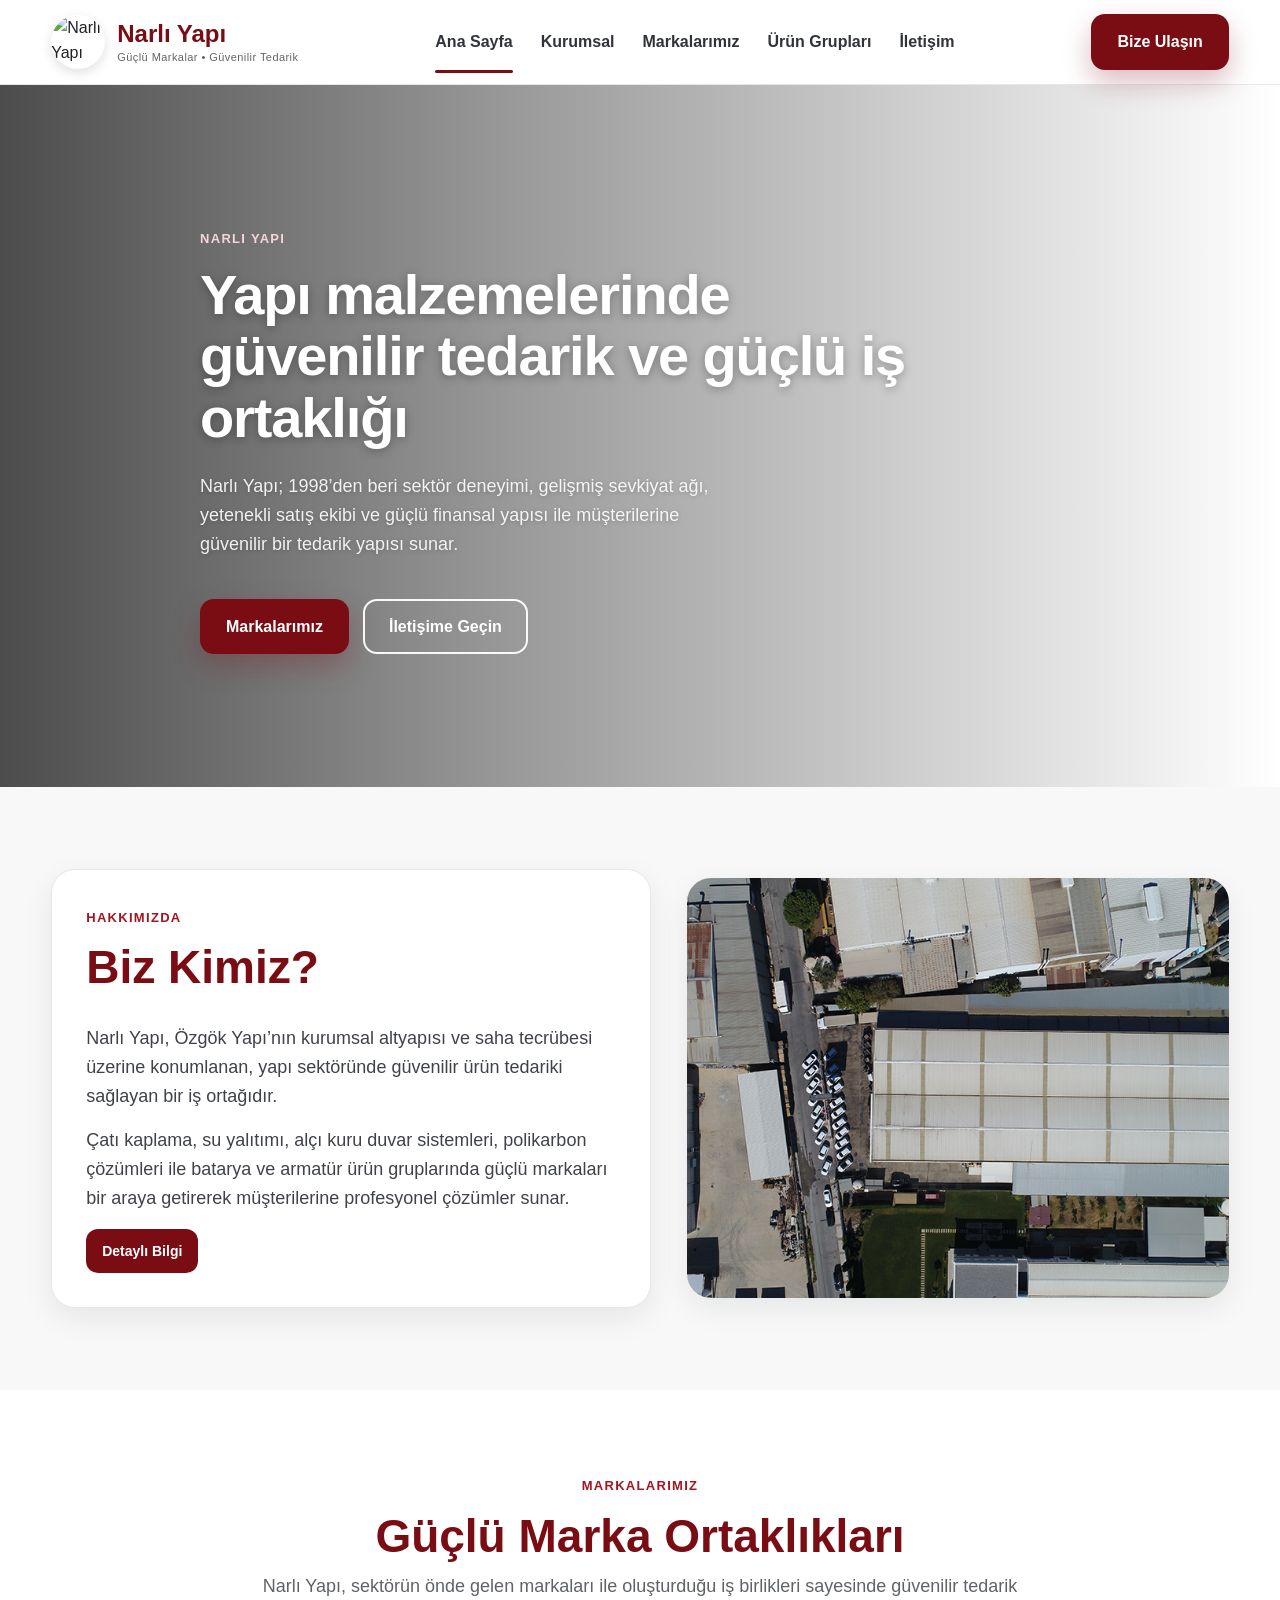
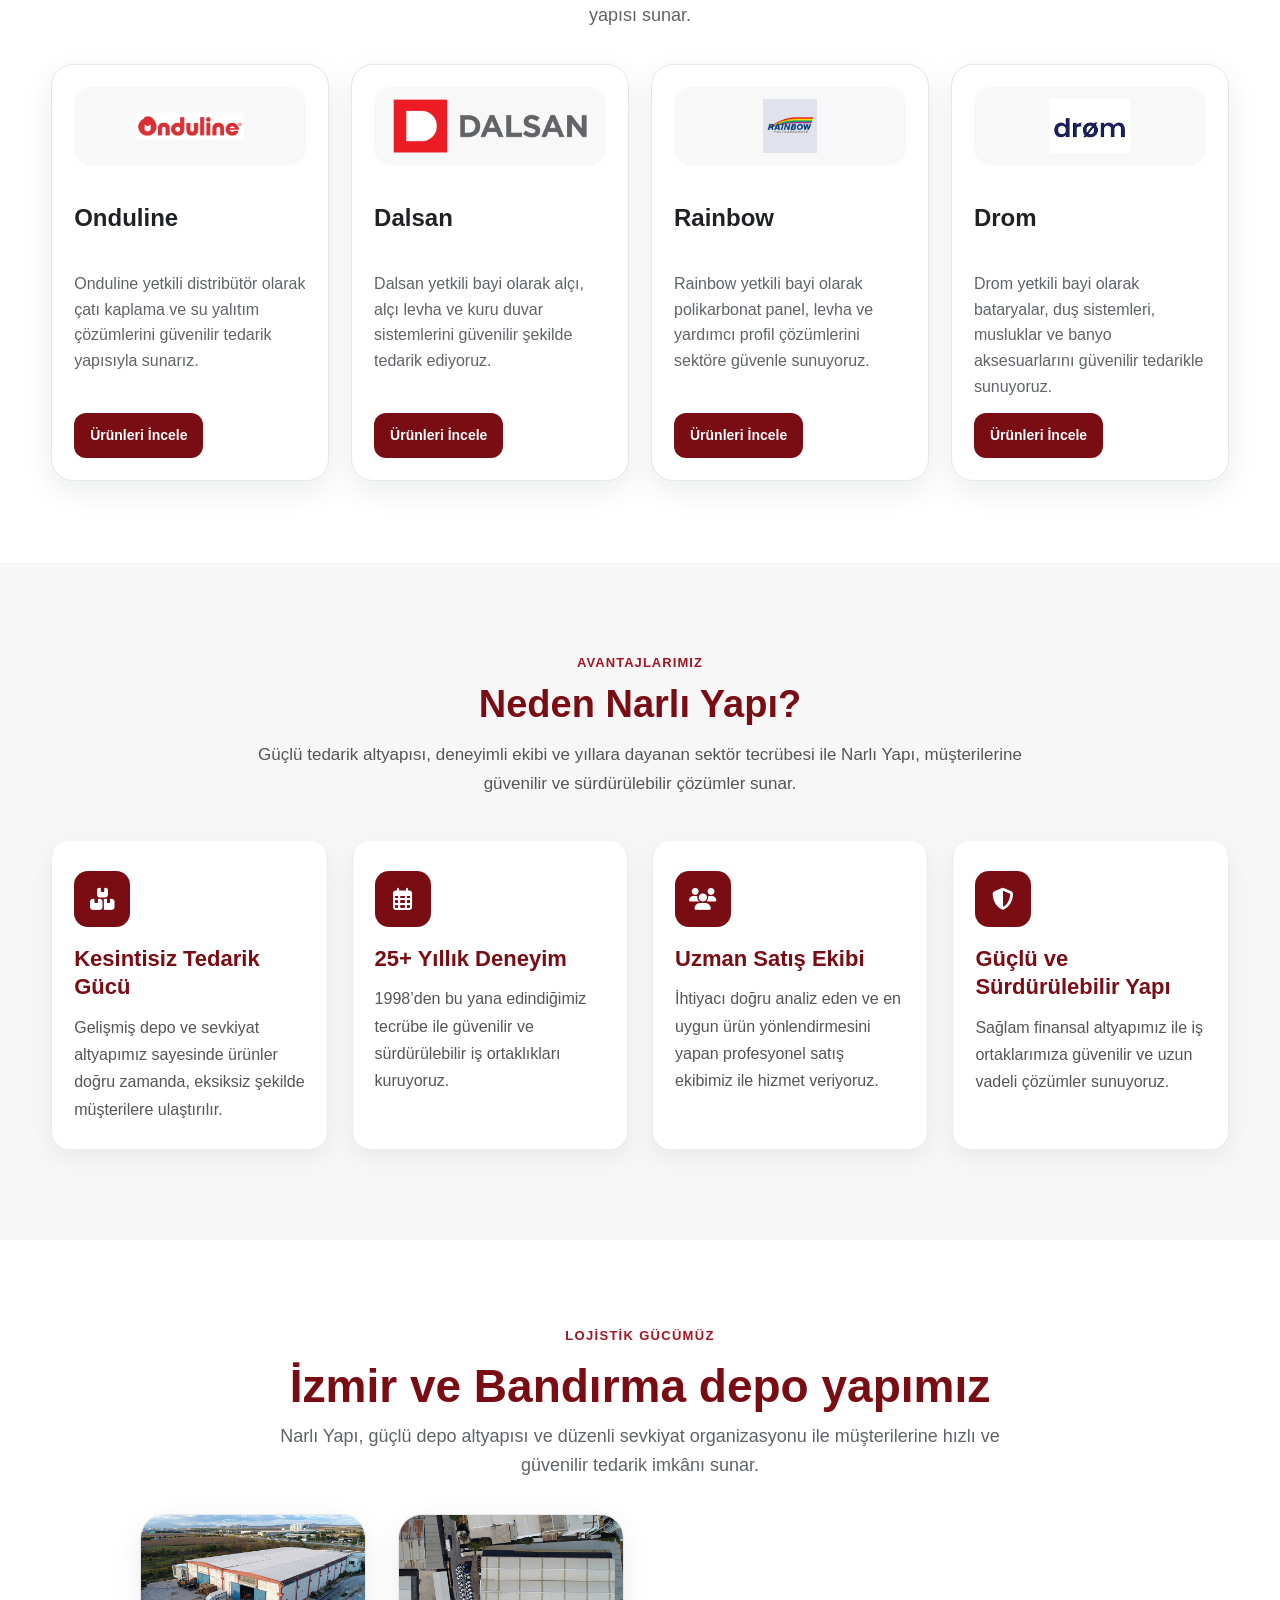
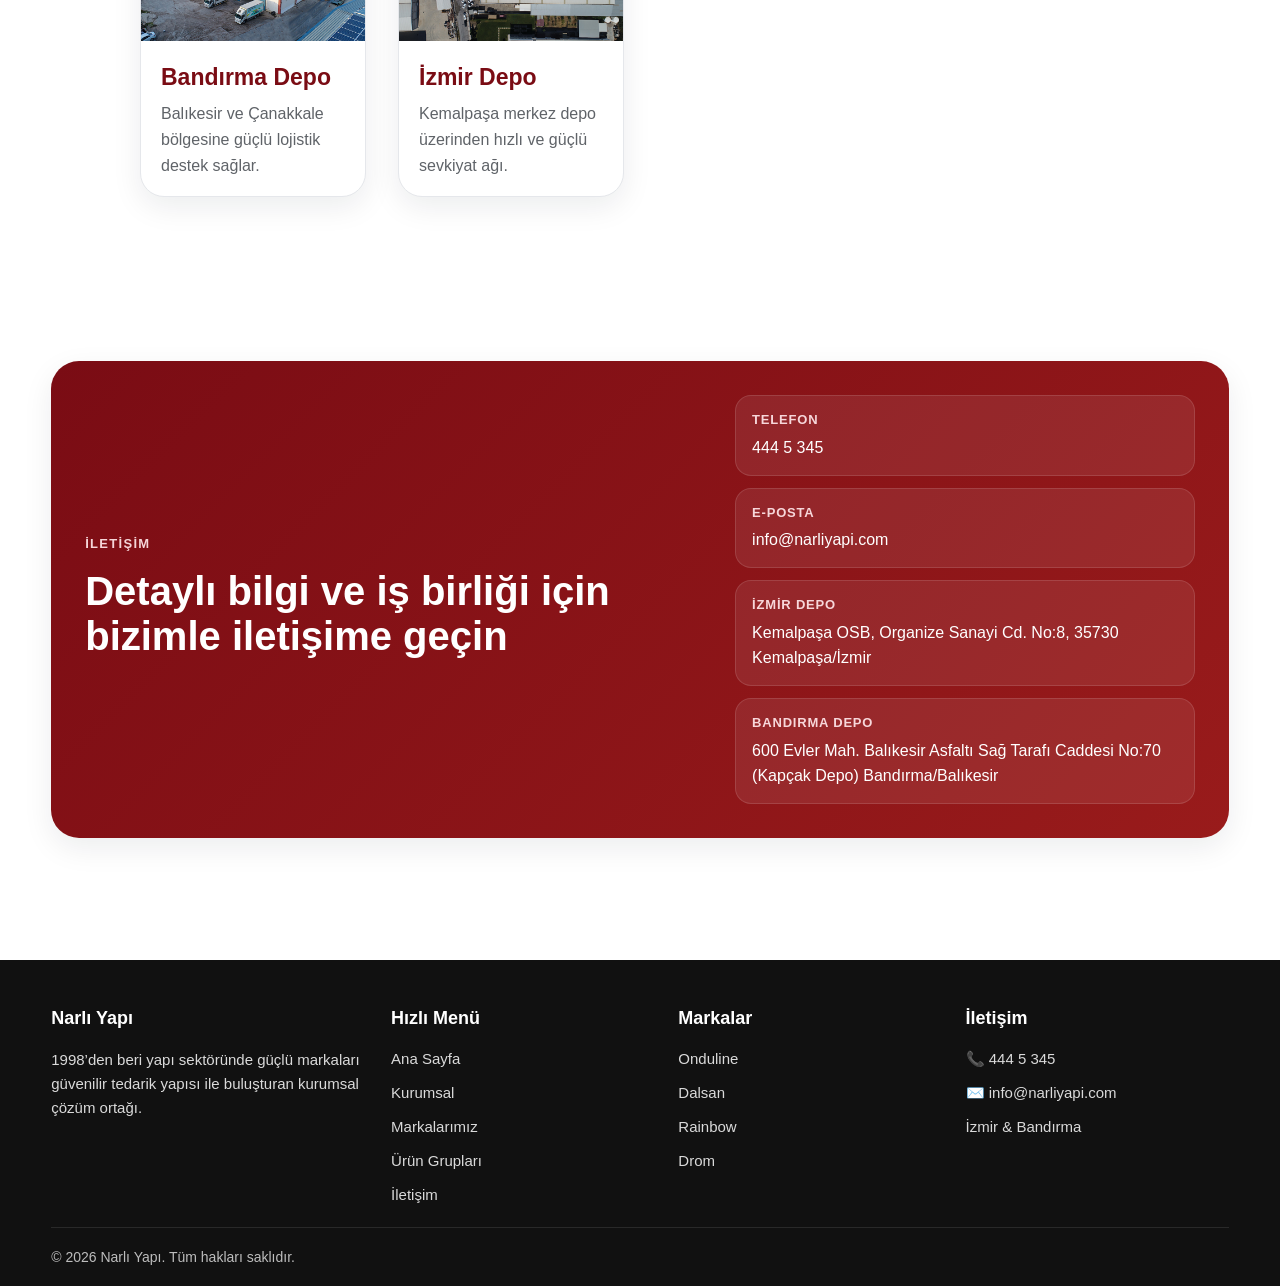
==== commit 7397d9e4: "Update index.html" ====
--- a/index.html
+++ b/index.html
@@ -264,7 +264,11 @@
     📞 444 5 345
   </a>
 </li>
-          <li>info@narliyapi.com</li>
+          <li>
+  <a href="mailto:info@narliyapi.com" class="mail-link">
+    ✉️ info@narliyapi.com
+  </a>
+</li>
           <li>İzmir & Bandırma</li>
         </ul>
       </div>
